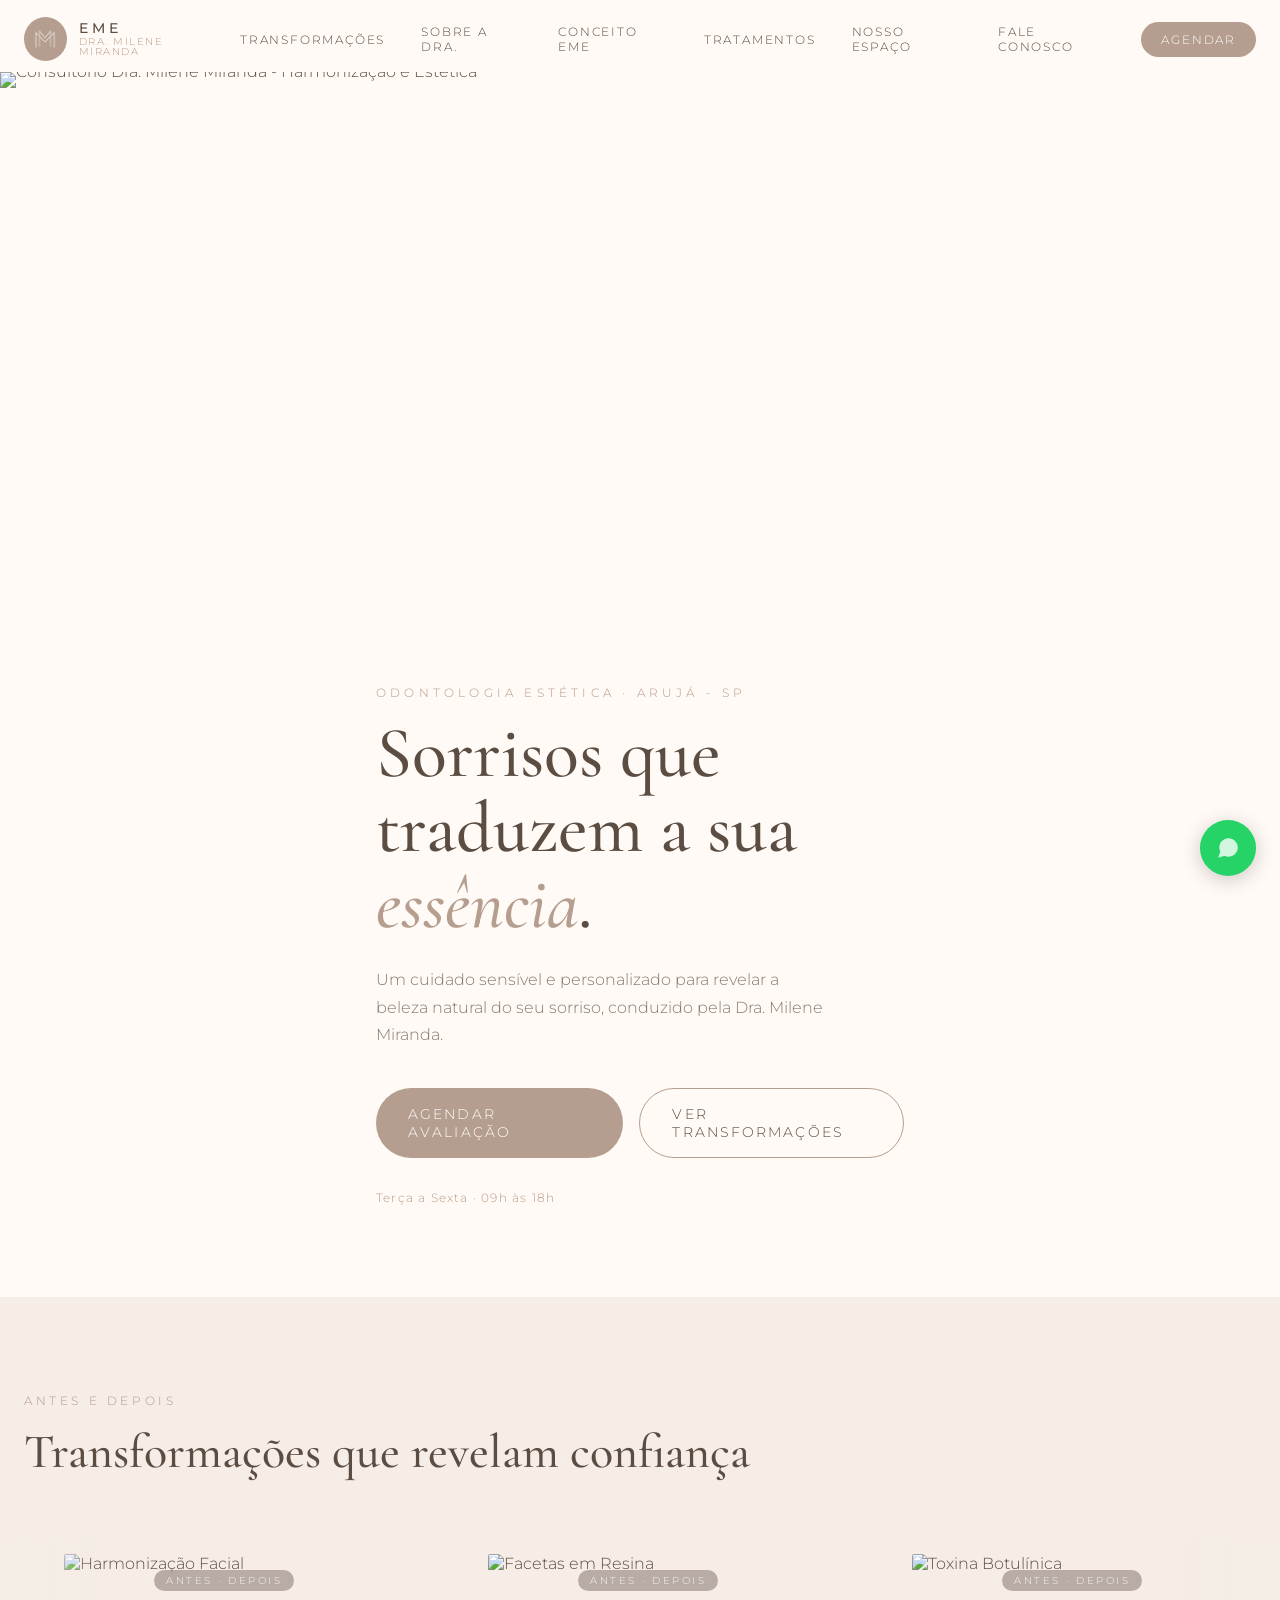
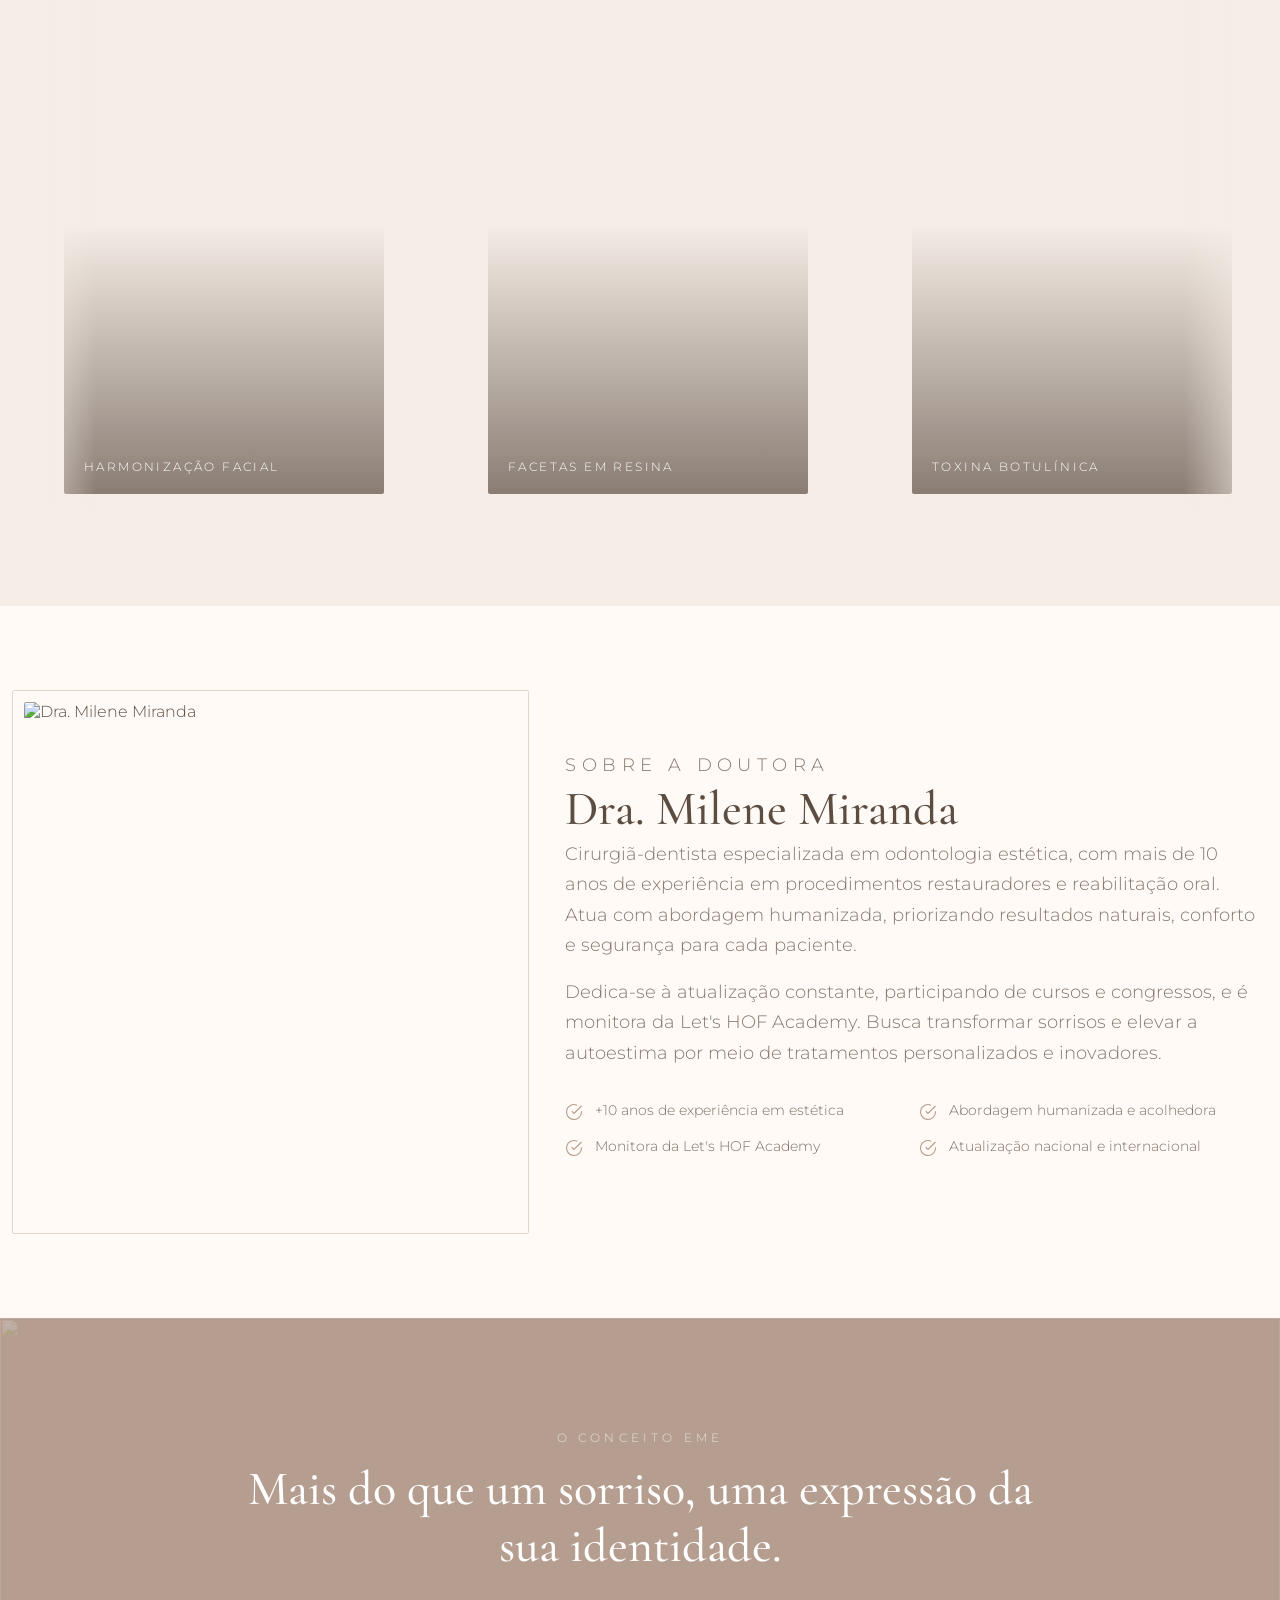
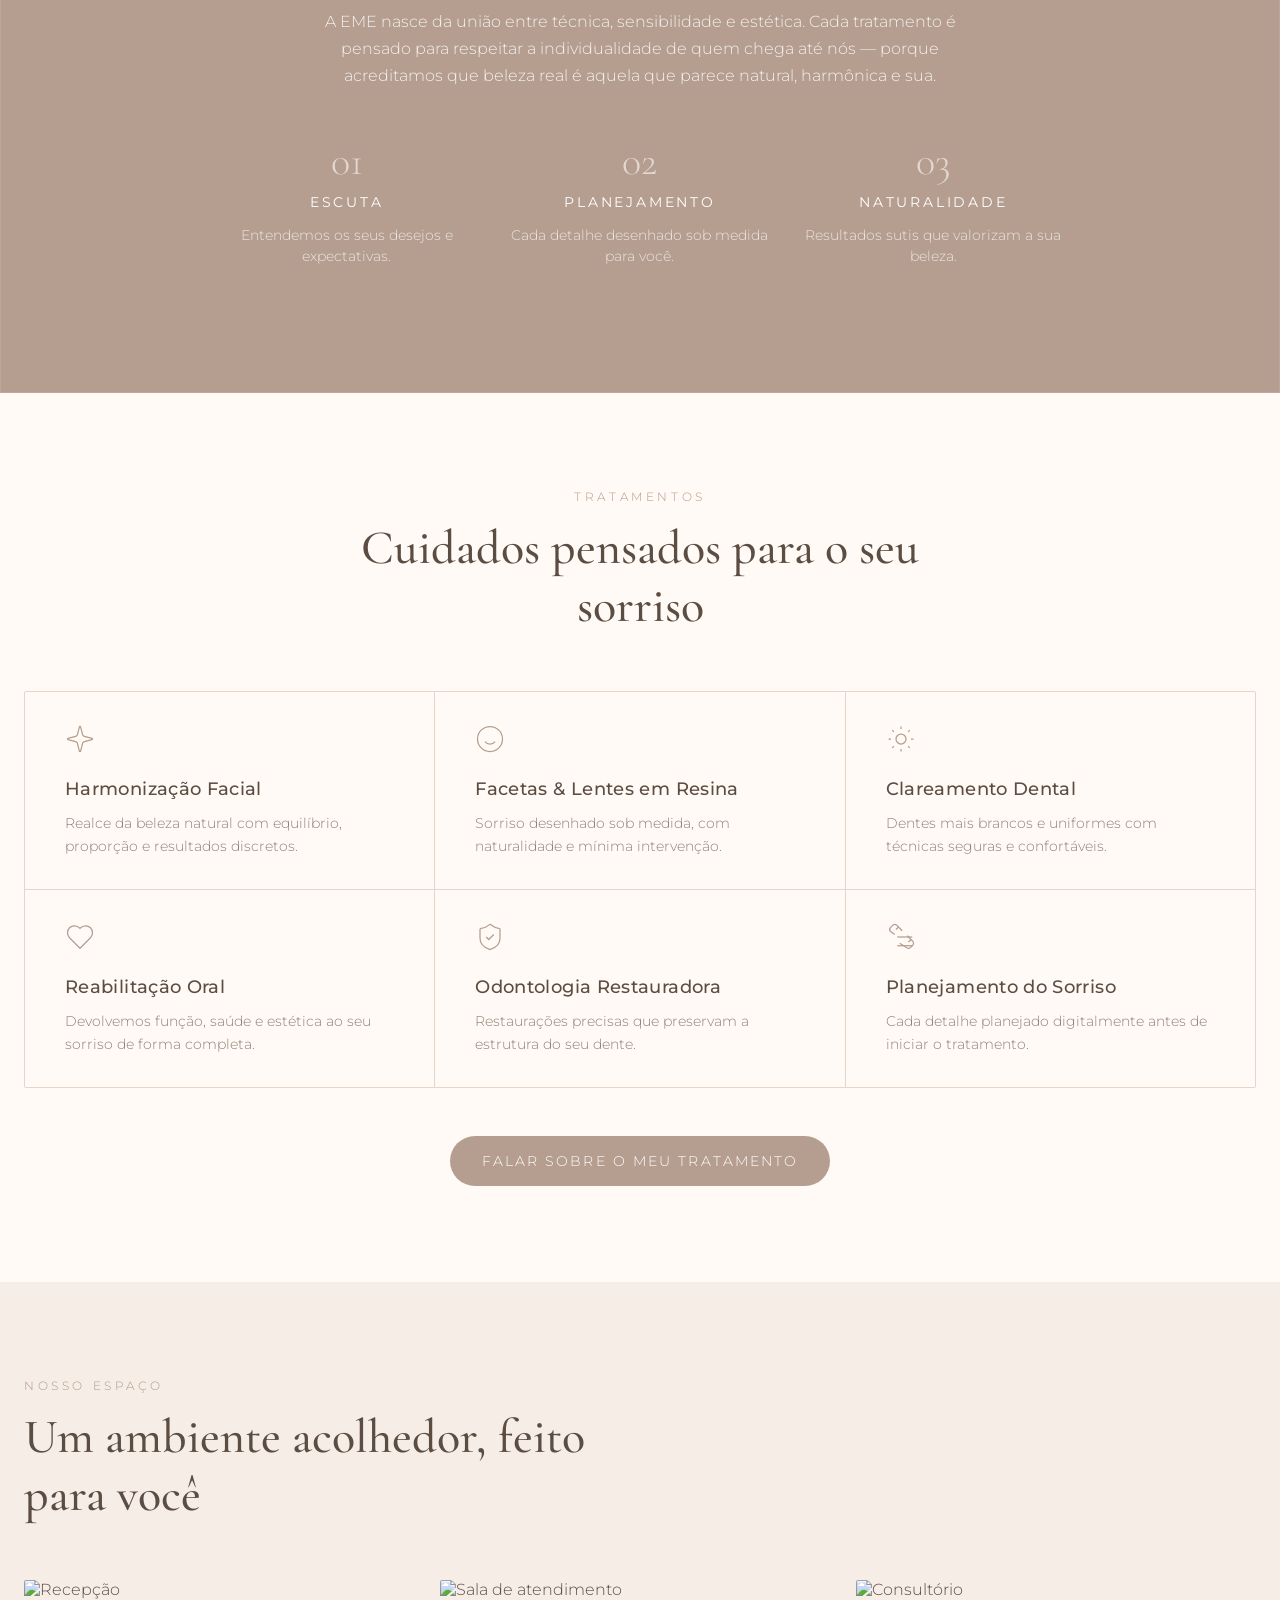
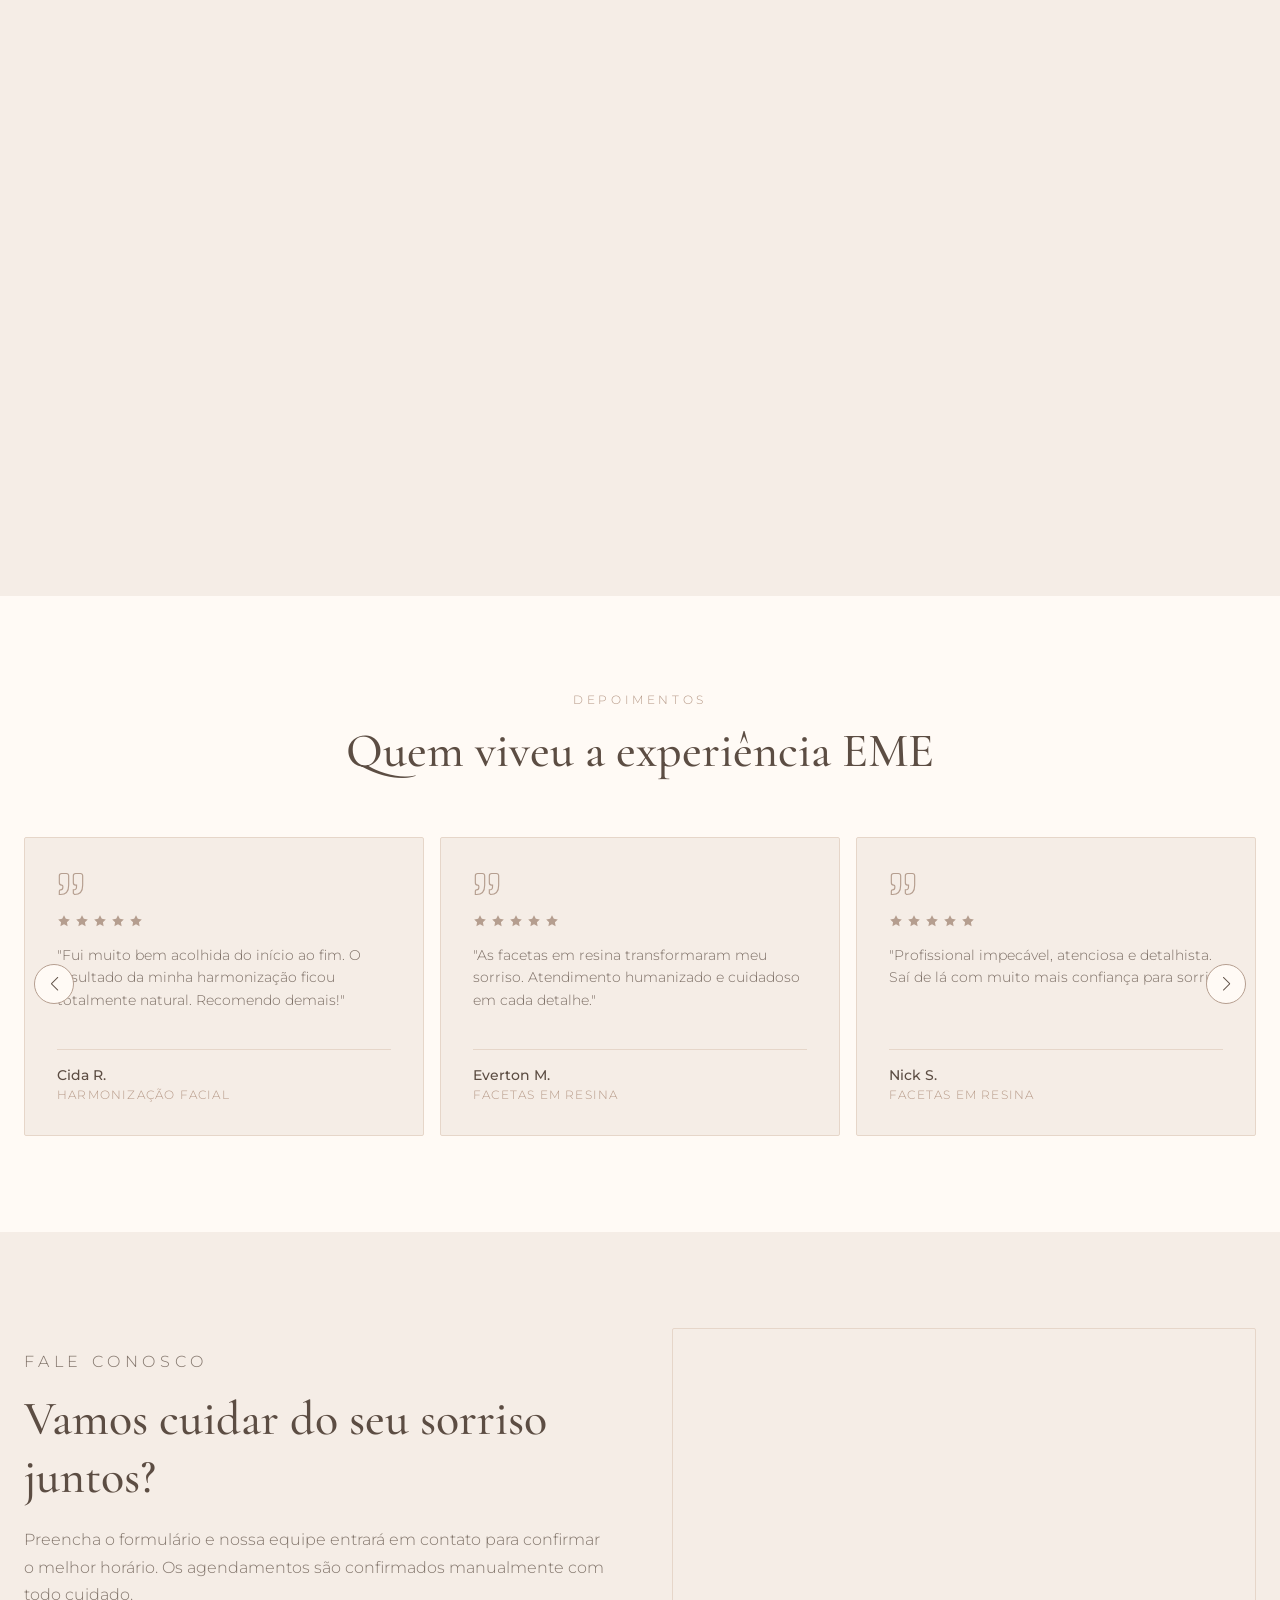
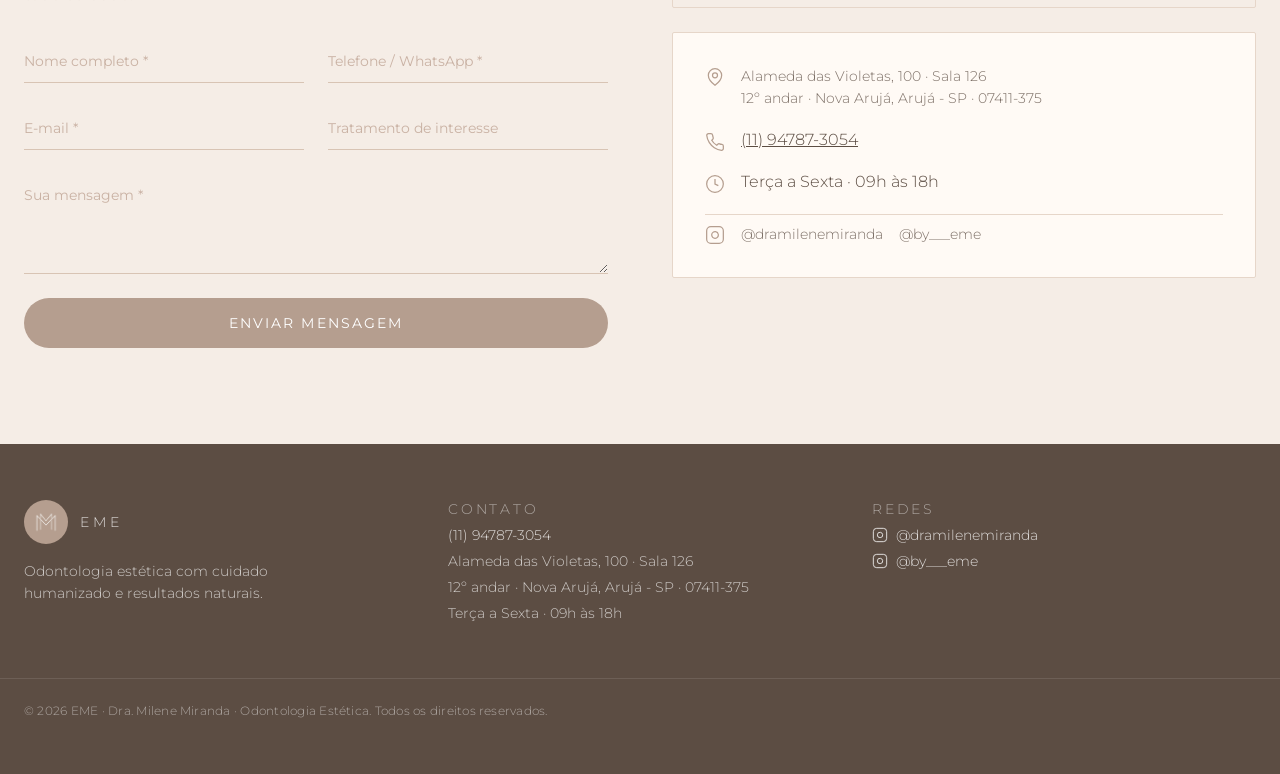
==== index.html @ b9594807 "Publica site da clínica para GitHub Pages" ====
<!DOCTYPE html>
<html lang="pt-br">

<head>
    <meta charset="UTF-8">
    <meta name="viewport" content="width=device-width, initial-scale=1.0">
    <title>EME · Dra. Milene Miranda · Odontologia Estética</title>
    <link rel="preconnect" href="https://fonts.googleapis.com">
    <link rel="preconnect" href="https://fonts.gstatic.com" crossorigin>
    <link href="https://fonts.googleapis.com/css2?family=Montserrat:wght@300;400;700&family=Cormorant+Garamond:wght@400;500&display=swap" rel="stylesheet">

    <link rel="stylesheet" href="css/style.css">
    <link rel="stylesheet" href="css/sections.css">

    <link rel="stylesheet" href="https://unpkg.com/swiper/swiper-bundle.min.css" />
</head>

<body>

    <header class="site-header">
        <div class="header-inner">
            <a href="#topo" class="header-logo">
                <span class="header-logo-icon">
                    <img src="assets/Logo.png" alt="EME">
                </span>
                <span class="header-logo-text">
                    <span class="brand">EME</span>
                    <span class="sub">Dra. Milene Miranda</span>
                </span>
            </a>
            <nav class="header-nav">
                <a href="#transformacoes">Transformações</a>
                <a href="#sobre">Sobre a Dra.</a>
                <a href="#conceito">Conceito EME</a>
                <a href="#tratamentos">Tratamentos</a>
                <a href="#espaco">Nosso Espaço</a>
                <a href="#contato">Fale Conosco</a>
                <a class="btn-agendar" href="https://wa.me/5511947873054?text=Ol%C3%A1!%20Gostaria%20de%20agendar%20uma%20avalia%C3%A7%C3%A3o%20com%20a%20Dra.%20Milene%20Miranda." target="_blank" rel="noreferrer">Agendar</a>
            </nav>
            <button class="menu-toggle" aria-label="Menu" aria-expanded="false">
                <svg width="26" height="26" viewBox="0 0 24 24" fill="none" stroke="currentColor" stroke-width="1.5"><line x1="4" x2="20" y1="6" y2="6"/><line x1="4" x2="20" y1="12" y2="12"/><line x1="4" x2="20" y1="18" y2="18"/></svg>
            </button>
        </div>
        <div class="mobile-menu">
            <div class="mobile-menu-inner">
                <a href="#transformacoes">Transformações</a>
                <a href="#sobre">Sobre a Dra.</a>
                <a href="#conceito">Conceito EME</a>
                <a href="#tratamentos">Tratamentos</a>
                <a href="#espaco">Nosso Espaço</a>
                <a href="#contato">Fale Conosco</a>
                <a class="btn-agendar" href="https://wa.me/5511947873054?text=Ol%C3%A1!%20Gostaria%20de%20agendar%20uma%20avalia%C3%A7%C3%A3o%20com%20a%20Dra.%20Milene%20Miranda." target="_blank" rel="noreferrer">Agendar Avaliação</a>
            </div>
        </div>
    </header>

    <section id="topo" class="hero-banner">
        <img src="assets/banner-consultorio.gif" alt="Consultório Dra. Milene Miranda - Harmonização e Estética">
    </section>

    <section class="hero-intro">
        <div class="hero-intro-inner">
            <p class="section-eyebrow">Odontologia Estética · Arujá - SP</p>
            <h1>Sorrisos que traduzem a sua <em>essência</em>.</h1>
            <p class="hero-desc">Um cuidado sensível e personalizado para revelar a beleza natural do seu sorriso, conduzido pela Dra. Milene Miranda.</p>
            <div class="hero-actions">
                <a class="btn-primary" href="https://wa.me/5511947873054?text=Ol%C3%A1!%20Gostaria%20de%20agendar%20uma%20avalia%C3%A7%C3%A3o%20com%20a%20Dra.%20Milene%20Miranda." target="_blank" rel="noreferrer">Agendar Avaliação</a>
                <a class="btn-outline" href="#transformacoes">Ver Transformações</a>
            </div>
            <p class="hero-hours">Terça a Sexta · 09h às 18h</p>
        </div>
    </section>

    <section id="transformacoes">
        <div class="transformations-header">
            <p class="section-eyebrow">Antes e Depois</p>
            <h2 class="section-title-serif">Transformações que revelam confiança</h2>
        </div>
        <div class="marquee-wrap">
            <div class="marquee-fade-left"></div>
            <div class="marquee-fade-right"></div>
            <div class="eme-marquee-track">
                <figure class="transformation-card">
                    <span class="transformation-badge">Antes · Depois</span>
                    <img src="https://customer-assets.emergentagent.com/job_dental-milene-clinic/artifacts/u2wd8ut3_caso-cida.webp" alt="Harmonização Facial">
                    <div class="transformation-overlay"></div>
                    <figcaption class="transformation-label">Harmonização Facial</figcaption>
                </figure>
                <figure class="transformation-card">
                    <span class="transformation-badge">Antes · Depois</span>
                    <img src="https://customer-assets.emergentagent.com/job_dental-milene-clinic/artifacts/dr6y3fjd_caso-everton.webp" alt="Facetas em Resina">
                    <div class="transformation-overlay"></div>
                    <figcaption class="transformation-label">Facetas em Resina</figcaption>
                </figure>
                <figure class="transformation-card">
                    <span class="transformation-badge">Antes · Depois</span>
                    <img src="https://customer-assets.emergentagent.com/job_dental-milene-clinic/artifacts/749572fl_caso-nick.webp" alt="Toxina Botulínica">
                    <div class="transformation-overlay"></div>
                    <figcaption class="transformation-label">Toxina Botulínica</figcaption>
                </figure>
                <figure class="transformation-card">
                    <span class="transformation-badge">Antes · Depois</span>
                    <img src="https://customer-assets.emergentagent.com/job_dental-milene-clinic/artifacts/u2wd8ut3_caso-cida.webp" alt="Harmonização Facial">
                    <div class="transformation-overlay"></div>
                    <figcaption class="transformation-label">Harmonização Facial</figcaption>
                </figure>
                <figure class="transformation-card">
                    <span class="transformation-badge">Antes · Depois</span>
                    <img src="https://customer-assets.emergentagent.com/job_dental-milene-clinic/artifacts/dr6y3fjd_caso-everton.webp" alt="Facetas em Resina">
                    <div class="transformation-overlay"></div>
                    <figcaption class="transformation-label">Facetas em Resina</figcaption>
                </figure>
                <figure class="transformation-card">
                    <span class="transformation-badge">Antes · Depois</span>
                    <img src="https://customer-assets.emergentagent.com/job_dental-milene-clinic/artifacts/749572fl_caso-nick.webp" alt="Toxina Botulínica">
                    <div class="transformation-overlay"></div>
                    <figcaption class="transformation-label">Toxina Botulínica</figcaption>
                </figure>
            </div>
        </div>
    </section>

    <section id="sobre">
        <div class="about-grid">
            <div class="about-photo-wrap">
                <img src="assets/milene.jpg" alt="Dra. Milene Miranda">
            </div>
            <div class="about-text">
                <p class="section-eyebrow">Sobre a Doutora</p>
                <h2 class="section-title-serif">Dra. Milene Miranda</h2>
                <p>Cirurgiã-dentista especializada em odontologia estética, com mais de 10 anos de experiência em procedimentos restauradores e reabilitação oral. Atua com abordagem humanizada, priorizando resultados naturais, conforto e segurança para cada paciente.</p>
                <p>Dedica-se à atualização constante, participando de cursos e congressos, e é monitora da Let's HOF Academy. Busca transformar sorrisos e elevar a autoestima por meio de tratamentos personalizados e inovadores.</p>
                <ul class="about-highlights">
                    <li><svg viewBox="0 0 24 24" fill="none" stroke="currentColor" stroke-width="1.5"><path d="M22 11.08V12a10 10 0 1 1-5.93-9.14"/><polyline points="22 4 12 14.01 9 11.01"/></svg>+10 anos de experiência em estética</li>
                    <li><svg viewBox="0 0 24 24" fill="none" stroke="currentColor" stroke-width="1.5"><path d="M22 11.08V12a10 10 0 1 1-5.93-9.14"/><polyline points="22 4 12 14.01 9 11.01"/></svg>Abordagem humanizada e acolhedora</li>
                    <li><svg viewBox="0 0 24 24" fill="none" stroke="currentColor" stroke-width="1.5"><path d="M22 11.08V12a10 10 0 1 1-5.93-9.14"/><polyline points="22 4 12 14.01 9 11.01"/></svg>Monitora da Let's HOF Academy</li>
                    <li><svg viewBox="0 0 24 24" fill="none" stroke="currentColor" stroke-width="1.5"><path d="M22 11.08V12a10 10 0 1 1-5.93-9.14"/><polyline points="22 4 12 14.01 9 11.01"/></svg>Atualização nacional e internacional</li>
                </ul>
            </div>
        </div>
    </section>

    <section id="conceito">
        <img class="concept-bg" src="https://images.unsplash.com/photo-1658934475116-990b909c3038?crop=entropy&cs=srgb&fm=jpg&q=85&w=1600" alt="">
        <div class="concept-content">
            <p class="section-eyebrow">O Conceito EME</p>
            <h2 class="section-title-serif">Mais do que um sorriso, uma expressão da sua identidade.</h2>
            <p class="concept-desc">A EME nasce da união entre técnica, sensibilidade e estética. Cada tratamento é pensado para respeitar a individualidade de quem chega até nós — porque acreditamos que beleza real é aquela que parece natural, harmônica e sua.</p>
            <div class="concept-steps">
                <div class="concept-step">
                    <span class="concept-step-num">01</span>
                    <h3 class="concept-step-title">Escuta</h3>
                    <p class="concept-step-desc">Entendemos os seus desejos e expectativas.</p>
                </div>
                <div class="concept-step">
                    <span class="concept-step-num">02</span>
                    <h3 class="concept-step-title">Planejamento</h3>
                    <p class="concept-step-desc">Cada detalhe desenhado sob medida para você.</p>
                </div>
                <div class="concept-step">
                    <span class="concept-step-num">03</span>
                    <h3 class="concept-step-title">Naturalidade</h3>
                    <p class="concept-step-desc">Resultados sutis que valorizam a sua beleza.</p>
                </div>
            </div>
        </div>
    </section>

    <section id="tratamentos">
        <div class="section-inner">
            <div class="section-header center">
                <p class="section-eyebrow">Tratamentos</p>
                <h2 class="section-title-serif">Cuidados pensados para o seu sorriso</h2>
            </div>
            <div class="services-grid">
                <div class="service-card">
                    <svg class="service-icon" viewBox="0 0 24 24" fill="none" stroke="currentColor" stroke-width="1"><path d="M9.937 15.5A2 2 0 0 0 8.5 14.063l-6.135-1.582a.5.5 0 0 1 0-.962L8.5 9.936A2 2 0 0 0 9.937 8.5l1.582-6.135a.5.5 0 0 1 .963 0L14.063 8.5A2 2 0 0 0 15.5 9.937l6.135 1.581a.5.5 0 0 1 0 .964L15.5 14.063a2 2 0 0 0-1.437 1.437l-1.582 6.135a.5.5 0 0 1-.963 0z"/></svg>
                    <h3>Harmonização Facial</h3>
                    <p>Realce da beleza natural com equilíbrio, proporção e resultados discretos.</p>
                </div>
                <div class="service-card">
                    <svg class="service-icon" viewBox="0 0 24 24" fill="none" stroke="currentColor" stroke-width="1"><circle cx="12" cy="12" r="10"/><path d="M8 14s1.5 2 4 2 4-2 4-2"/><line x1="9" y1="9" x2="9.01" y2="9"/><line x1="15" y1="9" x2="15.01" y2="9"/></svg>
                    <h3>Facetas &amp; Lentes em Resina</h3>
                    <p>Sorriso desenhado sob medida, com naturalidade e mínima intervenção.</p>
                </div>
                <div class="service-card">
                    <svg class="service-icon" viewBox="0 0 24 24" fill="none" stroke="currentColor" stroke-width="1"><circle cx="12" cy="12" r="4"/><path d="M12 2v2M12 20v2M4.93 4.93l1.41 1.41M17.66 17.66l1.41 1.41M2 12h2M20 12h2M6.34 17.66l-1.41 1.41M19.07 4.93l-1.41 1.41"/></svg>
                    <h3>Clareamento Dental</h3>
                    <p>Dentes mais brancos e uniformes com técnicas seguras e confortáveis.</p>
                </div>
                <div class="service-card">
                    <svg class="service-icon" viewBox="0 0 24 24" fill="none" stroke="currentColor" stroke-width="1"><path d="M19 14c1.49-1.46 3-3.21 3-5.5A5.5 5.5 0 0 0 16.5 3c-1.76 0-3 .5-4.5 2-1.5-1.5-2.74-2-4.5-2A5.5 5.5 0 0 0 2 8.5c0 2.3 1.5 4.05 3 5.5l7 7Z"/></svg>
                    <h3>Reabilitação Oral</h3>
                    <p>Devolvemos função, saúde e estética ao seu sorriso de forma completa.</p>
                </div>
                <div class="service-card">
                    <svg class="service-icon" viewBox="0 0 24 24" fill="none" stroke="currentColor" stroke-width="1"><path d="M20 13c0 5-3.5 7.5-7.66 8.95a1 1 0 0 1-.67-.01C7.5 20.5 4 18 4 13V6a1 1 0 0 1 1-1c2 0 4.5-1.2 6.24-2.72a1.17 1.17 0 0 1 1.52 0C14.51 3.81 17 5 19 5a1 1 0 0 1 1 1z"/><path d="m9 12 2 2 4-4"/></svg>
                    <h3>Odontologia Restauradora</h3>
                    <p>Restaurações precisas que preservam a estrutura do seu dente.</p>
                </div>
                <div class="service-card">
                    <svg class="service-icon" viewBox="0 0 24 24" fill="none" stroke="currentColor" stroke-width="1"><path d="M13 7 8.7 2.7a2.41 2.41 0 0 0-3.4 0l-1.6 1.6a2.41 2.41 0 0 0 0 3.4L7 10"/><path d="m8 6 2-2"/><path d="m18 16 2-2"/><path d="m17 11 4.3 4.3c.94.94.94 2.46 0 3.4l-1.6 1.6a2.41 2.41 0 0 1-3.4 0L11 17"/><path d="M21 12 9 12"/><path d="M21 19 9 19"/></svg>
                    <h3>Planejamento do Sorriso</h3>
                    <p>Cada detalhe planejado digitalmente antes de iniciar o tratamento.</p>
                </div>
            </div>
            <div class="services-cta">
                <a class="btn-primary" href="https://wa.me/5511947873054?text=Ol%C3%A1!%20Gostaria%20de%20agendar%20uma%20avalia%C3%A7%C3%A3o%20com%20a%20Dra.%20Milene%20Miranda." target="_blank" rel="noreferrer">Falar sobre o meu tratamento</a>
            </div>
        </div>
    </section>

    <section id="espaco">
        <div class="section-inner">
            <div class="section-header">
                <p class="section-eyebrow">Nosso Espaço</p>
                <h2 class="section-title-serif">Um ambiente acolhedor, feito para você</h2>
            </div>
            <div class="space-grid">
                <div class="space-item">
                    <img src="https://images.unsplash.com/photo-1759262151080-e05ba1c6294f?crop=entropy&cs=srgb&fm=jpg&q=85&w=900" alt="Recepção">
                </div>
                <div class="space-item">
                    <img src="https://images.unsplash.com/photo-1782397132123-0166b524d6bc?crop=entropy&cs=srgb&fm=jpg&q=85&w=900" alt="Sala de atendimento">
                </div>
                <div class="space-item">
                    <img src="https://images.unsplash.com/photo-1629909613654-28e377c37b09?crop=entropy&cs=srgb&fm=jpg&q=85&w=900" alt="Consultório">
                </div>
            </div>
        </div>
    </section>

    <section id="depoimentos">
        <div class="section-inner">
            <div class="section-header center">
                <p class="section-eyebrow">Depoimentos</p>
                <h2 class="section-title-serif">Quem viveu a experiência EME</h2>
            </div>
            <div class="swiper depoimentos-swiper">
                <div class="swiper-wrapper">
                    <div class="swiper-slide">
                        <div class="testimonial-card">
                            <svg class="testimonial-quote" viewBox="0 0 24 24" fill="none" stroke="currentColor" stroke-width="1"><path d="M3 21c3 0 7-1 7-8V5c0-1.25-.756-2.017-2-2H4c-1.25 0-2 .75-2 1.972V11c0 1.25.75 2 2 2 1 0 1 0 1 1v1c0 1-1 2-2 2s-1 .008-1 1.031V21z"/><path d="M15 21c3 0 7-1 7-8V5c0-1.25-.757-2.017-2-2h-4c-1.25 0-2 .75-2 1.972V11c0 1.25.75 2 2 2h.75c0 2.25.25 4-2.75 4v3z"/></svg>
                            <div class="testimonial-stars">
                                <svg viewBox="0 0 24 24"><polygon points="12 2 15.09 8.26 22 9.27 17 14.14 18.18 21.02 12 17.77 5.82 21.02 7 14.14 2 9.27 8.91 8.26 12 2"/></svg>
                                <svg viewBox="0 0 24 24"><polygon points="12 2 15.09 8.26 22 9.27 17 14.14 18.18 21.02 12 17.77 5.82 21.02 7 14.14 2 9.27 8.91 8.26 12 2"/></svg>
                                <svg viewBox="0 0 24 24"><polygon points="12 2 15.09 8.26 22 9.27 17 14.14 18.18 21.02 12 17.77 5.82 21.02 7 14.14 2 9.27 8.91 8.26 12 2"/></svg>
                                <svg viewBox="0 0 24 24"><polygon points="12 2 15.09 8.26 22 9.27 17 14.14 18.18 21.02 12 17.77 5.82 21.02 7 14.14 2 9.27 8.91 8.26 12 2"/></svg>
                                <svg viewBox="0 0 24 24"><polygon points="12 2 15.09 8.26 22 9.27 17 14.14 18.18 21.02 12 17.77 5.82 21.02 7 14.14 2 9.27 8.91 8.26 12 2"/></svg>
                            </div>
                            <p class="testimonial-text">"Fui muito bem acolhida do início ao fim. O resultado da minha harmonização ficou totalmente natural. Recomendo demais!"</p>
                            <div class="testimonial-author">
                                <p>Cida R.</p>
                                <span class="testimonial-proc">Harmonização Facial</span>
                            </div>
                        </div>
                    </div>
                    <div class="swiper-slide">
                        <div class="testimonial-card">
                            <svg class="testimonial-quote" viewBox="0 0 24 24" fill="none" stroke="currentColor" stroke-width="1"><path d="M3 21c3 0 7-1 7-8V5c0-1.25-.756-2.017-2-2H4c-1.25 0-2 .75-2 1.972V11c0 1.25.75 2 2 2 1 0 1 0 1 1v1c0 1-1 2-2 2s-1 .008-1 1.031V21z"/><path d="M15 21c3 0 7-1 7-8V5c0-1.25-.757-2.017-2-2h-4c-1.25 0-2 .75-2 1.972V11c0 1.25.75 2 2 2h.75c0 2.25.25 4-2.75 4v3z"/></svg>
                            <div class="testimonial-stars">
                                <svg viewBox="0 0 24 24"><polygon points="12 2 15.09 8.26 22 9.27 17 14.14 18.18 21.02 12 17.77 5.82 21.02 7 14.14 2 9.27 8.91 8.26 12 2"/></svg>
                                <svg viewBox="0 0 24 24"><polygon points="12 2 15.09 8.26 22 9.27 17 14.14 18.18 21.02 12 17.77 5.82 21.02 7 14.14 2 9.27 8.91 8.26 12 2"/></svg>
                                <svg viewBox="0 0 24 24"><polygon points="12 2 15.09 8.26 22 9.27 17 14.14 18.18 21.02 12 17.77 5.82 21.02 7 14.14 2 9.27 8.91 8.26 12 2"/></svg>
                                <svg viewBox="0 0 24 24"><polygon points="12 2 15.09 8.26 22 9.27 17 14.14 18.18 21.02 12 17.77 5.82 21.02 7 14.14 2 9.27 8.91 8.26 12 2"/></svg>
                                <svg viewBox="0 0 24 24"><polygon points="12 2 15.09 8.26 22 9.27 17 14.14 18.18 21.02 12 17.77 5.82 21.02 7 14.14 2 9.27 8.91 8.26 12 2"/></svg>
                            </div>
                            <p class="testimonial-text">"As facetas em resina transformaram meu sorriso. Atendimento humanizado e cuidadoso em cada detalhe."</p>
                            <div class="testimonial-author">
                                <p>Everton M.</p>
                                <span class="testimonial-proc">Facetas em Resina</span>
                            </div>
                        </div>
                    </div>
                    <div class="swiper-slide">
                        <div class="testimonial-card">
                            <svg class="testimonial-quote" viewBox="0 0 24 24" fill="none" stroke="currentColor" stroke-width="1"><path d="M3 21c3 0 7-1 7-8V5c0-1.25-.756-2.017-2-2H4c-1.25 0-2 .75-2 1.972V11c0 1.25.75 2 2 2 1 0 1 0 1 1v1c0 1-1 2-2 2s-1 .008-1 1.031V21z"/><path d="M15 21c3 0 7-1 7-8V5c0-1.25-.757-2.017-2-2h-4c-1.25 0-2 .75-2 1.972V11c0 1.25.75 2 2 2h.75c0 2.25.25 4-2.75 4v3z"/></svg>
                            <div class="testimonial-stars">
                                <svg viewBox="0 0 24 24"><polygon points="12 2 15.09 8.26 22 9.27 17 14.14 18.18 21.02 12 17.77 5.82 21.02 7 14.14 2 9.27 8.91 8.26 12 2"/></svg>
                                <svg viewBox="0 0 24 24"><polygon points="12 2 15.09 8.26 22 9.27 17 14.14 18.18 21.02 12 17.77 5.82 21.02 7 14.14 2 9.27 8.91 8.26 12 2"/></svg>
                                <svg viewBox="0 0 24 24"><polygon points="12 2 15.09 8.26 22 9.27 17 14.14 18.18 21.02 12 17.77 5.82 21.02 7 14.14 2 9.27 8.91 8.26 12 2"/></svg>
                                <svg viewBox="0 0 24 24"><polygon points="12 2 15.09 8.26 22 9.27 17 14.14 18.18 21.02 12 17.77 5.82 21.02 7 14.14 2 9.27 8.91 8.26 12 2"/></svg>
                                <svg viewBox="0 0 24 24"><polygon points="12 2 15.09 8.26 22 9.27 17 14.14 18.18 21.02 12 17.77 5.82 21.02 7 14.14 2 9.27 8.91 8.26 12 2"/></svg>
                            </div>
                            <p class="testimonial-text">"Profissional impecável, atenciosa e detalhista. Saí de lá com muito mais confiança para sorrir."</p>
                            <div class="testimonial-author">
                                <p>Nick S.</p>
                                <span class="testimonial-proc">Facetas em Resina</span>
                            </div>
                        </div>
                    </div>
                    <div class="swiper-slide">
                        <div class="testimonial-card">
                            <svg class="testimonial-quote" viewBox="0 0 24 24" fill="none" stroke="currentColor" stroke-width="1"><path d="M3 21c3 0 7-1 7-8V5c0-1.25-.756-2.017-2-2H4c-1.25 0-2 .75-2 1.972V11c0 1.25.75 2 2 2 1 0 1 0 1 1v1c0 1-1 2-2 2s-1 .008-1 1.031V21z"/><path d="M15 21c3 0 7-1 7-8V5c0-1.25-.757-2.017-2-2h-4c-1.25 0-2 .75-2 1.972V11c0 1.25.75 2 2 2h.75c0 2.25.25 4-2.75 4v3z"/></svg>
                            <div class="testimonial-stars">
                                <svg viewBox="0 0 24 24"><polygon points="12 2 15.09 8.26 22 9.27 17 14.14 18.18 21.02 12 17.77 5.82 21.02 7 14.14 2 9.27 8.91 8.26 12 2"/></svg>
                                <svg viewBox="0 0 24 24"><polygon points="12 2 15.09 8.26 22 9.27 17 14.14 18.18 21.02 12 17.77 5.82 21.02 7 14.14 2 9.27 8.91 8.26 12 2"/></svg>
                                <svg viewBox="0 0 24 24"><polygon points="12 2 15.09 8.26 22 9.27 17 14.14 18.18 21.02 12 17.77 5.82 21.02 7 14.14 2 9.27 8.91 8.26 12 2"/></svg>
                                <svg viewBox="0 0 24 24"><polygon points="12 2 15.09 8.26 22 9.27 17 14.14 18.18 21.02 12 17.77 5.82 21.02 7 14.14 2 9.27 8.91 8.26 12 2"/></svg>
                                <svg viewBox="0 0 24 24"><polygon points="12 2 15.09 8.26 22 9.27 17 14.14 18.18 21.02 12 17.77 5.82 21.02 7 14.14 2 9.27 8.91 8.26 12 2"/></svg>
                            </div>
                            <p class="testimonial-text">"Ambiente lindo, acolhedor e um trabalho de excelência. A Dra. Milene é sensacional!"</p>
                            <div class="testimonial-author">
                                <p>Juliana P.</p>
                                <span class="testimonial-proc">Clareamento Dental</span>
                            </div>
                        </div>
                    </div>
                </div>
                <div class="depoimentos-nav">
                    <div class="swiper-button-prev"></div>
                    <div class="swiper-button-next"></div>
                </div>
            </div>
        </div>
    </section>

    <section id="contato">
        <div class="section-inner">
            <div class="contact-grid">
                <div class="contact-intro">
                    <p class="section-eyebrow">Fale Conosco</p>
                    <h2 class="section-title-serif">Vamos cuidar do seu sorriso juntos?</h2>
                    <p>Preencha o formulário e nossa equipe entrará em contato para confirmar o melhor horário. Os agendamentos são confirmados manualmente com todo cuidado.</p>
                    <form id="contact-form" class="contact-form">
                        <div class="form-row">
                            <input type="text" name="nome" placeholder="Nome completo *" required>
                            <input type="tel" name="telefone" placeholder="Telefone / WhatsApp *" required>
                        </div>
                        <div class="form-row">
                            <input type="email" name="email" placeholder="E-mail *" required>
                            <input type="text" name="interesse" placeholder="Tratamento de interesse">
                        </div>
                        <textarea name="mensagem" placeholder="Sua mensagem *" rows="4" required></textarea>
                        <p id="form-message" class="form-message"></p>
                        <button type="submit" class="btn-primary">Enviar mensagem</button>
                    </form>
                </div>
                <div class="contact-side">
                    <div class="contact-map">
                        <iframe title="Localização EME" src="https://www.google.com/maps?q=Alameda%20das%20Violetas%20100%20Nova%20Aruj%C3%A1%20Aruj%C3%A1%20SP&output=embed" loading="lazy" referrerpolicy="no-referrer-when-downgrade"></iframe>
                    </div>
                    <div class="contact-info">
                        <div class="contact-info-item">
                            <svg viewBox="0 0 24 24" fill="none" stroke="currentColor" stroke-width="1.5"><path d="M20 10c0 6-8 12-8 12s-8-6-8-12a8 8 0 0 1 16 0Z"/><circle cx="12" cy="10" r="3"/></svg>
                            <p>Alameda das Violetas, 100 · Sala 126<br>12º andar · Nova Arujá, Arujá - SP · 07411-375</p>
                        </div>
                        <a class="contact-info-item" href="https://wa.me/5511947873054?text=Ol%C3%A1!%20Gostaria%20de%20agendar%20uma%20avalia%C3%A7%C3%A3o%20com%20a%20Dra.%20Milene%20Miranda." target="_blank" rel="noreferrer">
                            <svg viewBox="0 0 24 24" fill="none" stroke="currentColor" stroke-width="1.5"><path d="M22 16.92v3a2 2 0 0 1-2.18 2 19.79 19.79 0 0 1-8.63-3.07 19.5 19.5 0 0 1-6-6 19.79 19.79 0 0 1-3.07-8.67A2 2 0 0 1 4.11 2h3a2 2 0 0 1 2 1.72 12.84 12.84 0 0 0 .7 2.81 2 2 0 0 1-.45 2.11L8.09 9.91a16 16 0 0 0 6 6l1.27-1.27a2 2 0 0 1 2.11-.45 12.84 12.84 0 0 0 2.81.7A2 2 0 0 1 22 16.92z"/></svg>
                            <span>(11) 94787-3054</span>
                        </a>
                        <div class="contact-info-item">
                            <svg viewBox="0 0 24 24" fill="none" stroke="currentColor" stroke-width="1.5"><circle cx="12" cy="12" r="10"/><polyline points="12 6 12 12 16 14"/></svg>
                            <span>Terça a Sexta · 09h às 18h</span>
                        </div>
                        <div class="contact-info-item contact-instagram">
                            <svg viewBox="0 0 24 24" fill="none" stroke="currentColor" stroke-width="1.5"><rect width="20" height="20" x="2" y="2" rx="5" ry="5"/><path d="M16 11.37A4 4 0 1 1 12.63 8 4 4 0 0 1 16 11.37z"/><line x1="17.5" x2="17.51" y1="6.5" y2="6.5"/></svg>
                            <div class="contact-instagram-links">
                                <a href="https://www.instagram.com/dramilenemiranda/" target="_blank" rel="noreferrer">@dramilenemiranda</a>
                                <a href="https://www.instagram.com/by___eme/" target="_blank" rel="noreferrer">@by___eme</a>
                            </div>
                        </div>
                    </div>
                </div>
            </div>
        </div>
    </section>

    <footer class="site-footer">
        <div class="section-inner">
            <div>
                <div class="footer-brand">
                    <span class="footer-logo-wrap">
                        <img src="assets/Logo.png" alt="EME">
                    </span>
                    <span class="footer-brand-name">EME</span>
                </div>
                <p class="footer-tagline">Odontologia estética com cuidado humanizado e resultados naturais.</p>
            </div>
            <div class="footer-col">
                <p class="footer-col-title">Contato</p>
                <p>(11) 94787-3054</p>
                <p class="muted">Alameda das Violetas, 100 · Sala 126</p>
                <p class="muted">12º andar · Nova Arujá, Arujá - SP · 07411-375</p>
                <p class="muted">Terça a Sexta · 09h às 18h</p>
            </div>
            <div class="footer-col footer-social">
                <p class="footer-col-title">Redes</p>
                <a href="https://www.instagram.com/dramilenemiranda/" target="_blank" rel="noreferrer">
                    <svg viewBox="0 0 24 24" fill="none" stroke="currentColor" stroke-width="1.5"><rect width="20" height="20" x="2" y="2" rx="5" ry="5"/><path d="M16 11.37A4 4 0 1 1 12.63 8 4 4 0 0 1 16 11.37z"/><line x1="17.5" x2="17.51" y1="6.5" y2="6.5"/></svg>
                    @dramilenemiranda
                </a>
                <a href="https://www.instagram.com/by___eme/" target="_blank" rel="noreferrer">
                    <svg viewBox="0 0 24 24" fill="none" stroke="currentColor" stroke-width="1.5"><rect width="20" height="20" x="2" y="2" rx="5" ry="5"/><path d="M16 11.37A4 4 0 1 1 12.63 8 4 4 0 0 1 16 11.37z"/><line x1="17.5" x2="17.51" y1="6.5" y2="6.5"/></svg>
                    @by___eme
                </a>
            </div>
        </div>
        <div class="footer-bottom">
            © 2026 EME · Dra. Milene Miranda · Odontologia Estética. Todos os direitos reservados.
        </div>
    </footer>

    <a class="whatsapp-float" href="https://wa.me/5511947873054?text=Ol%C3%A1!%20Gostaria%20de%20agendar%20uma%20avalia%C3%A7%C3%A3o%20com%20a%20Dra.%20Milene%20Miranda." target="_blank" rel="noreferrer" aria-label="Falar no WhatsApp">
        <span class="whatsapp-ping"></span>
        <svg viewBox="0 0 24 24"><path d="M21 11.5a8.38 8.38 0 0 1-.9 3.8 8.5 8.5 0 0 1-7.6 4.7 8.38 8.38 0 0 1-3.8-.9L3 21l1.9-5.7a8.38 8.38 0 0 1-.9-3.8 8.5 8.5 0 0 1 4.7-7.6 8.38 8.38 0 0 1 3.8-.9h.5a8.48 8.48 0 0 1 8 8v.5z"/></svg>
    </a>

    <script src="https://unpkg.com/swiper/swiper-bundle.min.js"></script>
    <script src="js/sections.js"></script>

</body>

</html>
---- css/style.css ----
/* Base */
*, *::before, *::after { box-sizing: border-box; }

body {
    margin: 0;
    background-color: #fffaf5;
    color: #5C4D43;
    font-family: 'Montserrat', sans-serif;
    font-weight: 300;
    overflow-x: hidden;
    -webkit-font-smoothing: antialiased;
}

::selection {
    background: #b59e8f;
    color: #fff;
}

.font-serif-display {
    font-family: 'Cormorant Garamond', serif;
}

a { color: inherit; }

/* --- Header --- */
.site-header {
    position: fixed;
    top: 0;
    left: 0;
    right: 0;
    z-index: 40;
    padding: 1rem 0;
    transition: all 0.5s;
}

.site-header.scrolled {
    background: rgba(255, 250, 245, 0.85);
    backdrop-filter: blur(16px);
    -webkit-backdrop-filter: blur(16px);
    border-bottom: 1px solid rgba(230, 214, 201, 0.6);
    padding: 0.5rem 0;
}

.header-inner {
    max-width: 1280px;
    margin: 0 auto;
    padding: 0 24px;
    display: flex;
    align-items: center;
    justify-content: space-between;
}

.header-logo {
    display: flex;
    align-items: center;
    gap: 0.75rem;
    text-decoration: none;
}

.header-logo-icon {
    display: flex;
    align-items: center;
    justify-content: center;
    width: 44px;
    height: 44px;
    border-radius: 50%;
    background: #b59e8f;
}

.header-logo-icon img {
    width: 32px;
    height: 32px;
    object-fit: contain;
}

.header-logo-text {
    display: none;
    flex-direction: column;
    line-height: 1;
}

@media (min-width: 640px) {
    .header-logo-text { display: flex; }
}

.header-logo-text .brand {
    color: #5C4D43;
    letter-spacing: 0.3em;
    font-size: 0.875rem;
    font-weight: 500;
}

.header-logo-text .sub {
    color: #B69987;
    letter-spacing: 0.15em;
    font-size: 10px;
    text-transform: uppercase;
    margin-top: 2px;
}

.header-nav {
    display: none;
    align-items: center;
    gap: 0.25rem;
}

@media (min-width: 1024px) {
    .header-nav { display: flex; }
}

.header-nav a {
    padding: 0.5rem 1rem;
    font-size: 0.75rem;
    letter-spacing: 0.15em;
    text-transform: uppercase;
    color: #5C4D43;
    text-decoration: none;
    transition: color 0.3s;
}

.header-nav a:hover { color: #b59e8f; }

.header-nav .btn-agendar {
    margin-left: 0.75rem;
    padding: 0.625rem 1.25rem;
    border-radius: 9999px;
    background: #b59e8f;
    color: #fff !important;
    transition: background-color 0.3s;
}

.header-nav .btn-agendar:hover { background: #5C4D43; }

.menu-toggle {
    display: flex;
    background: none;
    border: none;
    color: #5C4D43;
    cursor: pointer;
    padding: 0.25rem;
}

@media (min-width: 1024px) {
    .menu-toggle { display: none; }
}

.mobile-menu {
    display: none;
    background: rgba(255, 250, 245, 0.98);
    backdrop-filter: blur(16px);
    border-top: 1px solid rgba(230, 214, 201, 0.6);
    margin-top: 0.5rem;
}

.mobile-menu.open { display: block; }

.mobile-menu-inner {
    display: flex;
    flex-direction: column;
    padding: 1rem 24px;
}

.mobile-menu-inner a {
    padding: 0.75rem 0;
    font-size: 0.875rem;
    letter-spacing: 0.1em;
    text-transform: uppercase;
    color: #5C4D43;
    text-decoration: none;
    border-bottom: 1px solid rgba(230, 214, 201, 0.5);
}

.mobile-menu-inner .btn-agendar {
    margin-top: 1rem;
    text-align: center;
    padding: 0.75rem 1.25rem;
    border-radius: 9999px;
    background: #b59e8f;
    color: #fff;
    border: none;
}

/* --- Banner GIF (preservado do projeto) --- */
.hero-banner {
    width: 100%;
    margin-top: 72px;
    line-height: 0;
    overflow: hidden;
}

.hero-banner img {
    width: 100%;
    height: auto;
    display: block;
    object-fit: cover;
    aspect-ratio: 21 / 9;
}

@media (max-width: 1024px) {
    .hero-banner img { aspect-ratio: 16 / 9; }
}

@media (max-width: 480px) {
    .hero-banner img {
        aspect-ratio: 4 / 3;
        min-height: 250px;
    }
}

/* --- Hero intro (texto do site de referência) --- */
.hero-intro {
    padding: 4rem 0 5rem;
}

.hero-intro-inner {
    max-width: 576px;
    margin: 0 auto;
    padding: 0 24px;
    animation: fadeUp 0.9s cubic-bezier(0.22, 1, 0.36, 1) both;
}

@keyframes fadeUp {
    from { opacity: 0; transform: translateY(24px); }
    to { opacity: 1; transform: translateY(0); }
}

.hero-intro .section-eyebrow {
    letter-spacing: 0.35em;
}

.hero-intro h1 {
    font-family: 'Cormorant Garamond', serif;
    font-size: clamp(2.5rem, 6vw, 4.5rem);
    font-weight: 500;
    line-height: 1.05;
    color: #5C4D43;
    margin: 0;
}

.hero-intro h1 em {
    font-style: italic;
    color: #b59e8f;
}

.hero-intro .hero-desc {
    margin-top: 1.5rem;
    font-size: 1rem;
    color: rgba(92, 77, 67, 0.75);
    line-height: 1.7;
    max-width: 28rem;
}

.hero-actions {
    margin-top: 2.5rem;
    display: flex;
    flex-direction: column;
    gap: 1rem;
}

@media (min-width: 640px) {
    .hero-actions { flex-direction: row; }
}

.hero-hours {
    margin-top: 2rem;
    font-size: 0.75rem;
    letter-spacing: 0.1em;
    color: #B69987;
}

/* --- Transformações (marquee) --- */
#transformacoes {
    padding: 6rem 0;
    background: #f5ede6;
    max-width: none;
}

.transformations-header {
    max-width: 1280px;
    margin: 0 auto 3.5rem;
    padding: 0 24px;
}

.marquee-wrap {
    position: relative;
    overflow: hidden;
}

.marquee-fade-left,
.marquee-fade-right {
    pointer-events: none;
    position: absolute;
    top: 0;
    bottom: 0;
    width: 96px;
    z-index: 10;
}

.marquee-fade-left {
    left: 0;
    background: linear-gradient(to right, #f5ede6, transparent);
}

.marquee-fade-right {
    right: 0;
    background: linear-gradient(to left, #f5ede6, transparent);
}

.eme-marquee-track {
    display: flex;
    width: max-content;
    gap: 1.5rem;
    padding: 0 24px;
    animation: eme-marquee 45s linear infinite;
}

.eme-marquee-track:hover {
    animation-play-state: paused;
}

@keyframes eme-marquee {
    from { transform: translateX(0); }
    to { transform: translateX(-50%); }
}

.transformation-card {
    position: relative;
    flex-shrink: 0;
    width: 280px;
    overflow: hidden;
    border-radius: 2px;
}

@media (min-width: 768px) {
    .transformation-card { width: 320px; }
}

.transformation-card img {
    width: 100%;
    height: 540px;
    object-fit: cover;
    object-position: center;
    display: block;
    transition: transform 0.7s;
}

.transformation-card:hover img {
    transform: scale(1.05);
}

.transformation-badge {
    position: absolute;
    top: 1rem;
    left: 50%;
    transform: translateX(-50%);
    z-index: 10;
    font-size: 10px;
    letter-spacing: 0.25em;
    text-transform: uppercase;
    color: rgba(255, 255, 255, 0.9);
    background: rgba(92, 77, 67, 0.4);
    backdrop-filter: blur(4px);
    padding: 0.25rem 0.75rem;
    border-radius: 9999px;
    white-space: nowrap;
}

.transformation-overlay {
    position: absolute;
    inset: 0;
    background: linear-gradient(to top, rgba(92, 77, 67, 0.7), transparent 50%);
}

.transformation-label {
    position: absolute;
    bottom: 1.25rem;
    left: 1.25rem;
    color: #fff;
    font-size: 0.75rem;
    letter-spacing: 0.2em;
    text-transform: uppercase;
}

/* --- Sobre a Doutora --- */
#sobre {
    padding: 6rem 0;
    max-width: none;
}

.about-grid {
    max-width: 1280px;
    margin: 0 auto;
    padding: 0 24px;
    display: grid;
    grid-template-columns: 1fr;
    gap: 3rem;
    align-items: center;
}

@media (min-width: 1024px) {
    .about-grid {
        grid-template-columns: 5fr 7fr;
    }
}

.about-photo-wrap {
    position: relative;
}

.about-photo-wrap::before {
    content: '';
    position: absolute;
    inset: -12px;
    border: 1px solid #e6d6c9;
    border-radius: 2px;
    z-index: 0;
}

.about-photo-wrap img {
    position: relative;
    z-index: 1;
    width: 100%;
    height: 520px;
    object-fit: cover;
    object-position: top;
    border-radius: 2px;
    display: block;
}

.about-highlights {
    margin-top: 2rem;
    padding: 0;
    list-style: none;
    display: grid;
    grid-template-columns: 1fr;
    gap: 1rem;
}

@media (min-width: 640px) {
    .about-highlights { grid-template-columns: 1fr 1fr; }
}

.about-highlights li {
    display: flex;
    align-items: flex-start;
    gap: 0.75rem;
    font-size: 0.875rem;
    color: rgba(92, 77, 67, 0.8);
}

.about-highlights svg {
    width: 18px;
    height: 18px;
    color: #b59e8f;
    flex-shrink: 0;
    margin-top: 2px;
}

.about-text p {
    margin: 0;
    font-size: 1rem;
    color: rgba(92, 77, 67, 0.75);
    line-height: 1.7;
}

.about-text p + p {
    margin-top: 1rem;
}

@media (min-width: 768px) {
    .about-text p { font-size: 1.125rem; }
}
---- css/sections.css ----
/* Fonte serifada do site de referência */
.font-serif-display {
    font-family: 'Cormorant Garamond', serif;
}

/* --- Títulos de seção --- */
.section-header {
    max-width: 640px;
    margin-bottom: 3.5rem;
}

.section-header.center {
    text-align: center;
    margin-left: auto;
    margin-right: auto;
}

.section-eyebrow {
    font-size: 0.75rem;
    letter-spacing: 0.3em;
    text-transform: uppercase;
    color: #B69987;
    margin: 0 0 1rem;
}

.section-title-serif {
    font-family: 'Cormorant Garamond', serif;
    font-size: clamp(1.875rem, 4vw, 3rem);
    font-weight: 500;
    color: #5C4D43;
    line-height: 1.2;
    margin: 0;
}

.section-inner {
    max-width: 1280px;
    margin: 0 auto;
    padding: 0 24px;
    box-sizing: border-box;
}

/* --- O Conceito EME --- */
#conceito {
    max-width: none;
    padding: 0;
    position: relative;
    overflow: hidden;
    background-color: #b59e8f;
    padding: 7rem 0;
}

#conceito .concept-bg {
    position: absolute;
    inset: 0;
    width: 100%;
    height: 100%;
    object-fit: cover;
    opacity: 0.2;
    mix-blend-mode: overlay;
}

#conceito .concept-content {
    position: relative;
    z-index: 1;
    max-width: 896px;
    margin: 0 auto;
    padding: 0 24px;
    text-align: center;
}

#conceito .section-eyebrow {
    color: rgba(255, 255, 255, 0.7);
    letter-spacing: 0.35em;
}

#conceito .section-title-serif {
    color: #fff;
}

#conceito .concept-desc {
    margin-top: 2rem;
    font-size: 1rem;
    color: rgba(255, 255, 255, 0.85);
    font-weight: 300;
    line-height: 1.7;
    max-width: 640px;
    margin-left: auto;
    margin-right: auto;
}

.concept-steps {
    margin-top: 3rem;
    display: grid;
    grid-template-columns: 1fr;
    gap: 2rem;
    color: #fff;
}

@media (min-width: 640px) {
    .concept-steps {
        grid-template-columns: repeat(3, 1fr);
    }
}

.concept-step-num {
    font-family: 'Cormorant Garamond', serif;
    font-size: 2.5rem;
    color: rgba(255, 255, 255, 0.6);
    display: block;
}

.concept-step-title {
    margin-top: 0.5rem;
    font-size: 0.875rem;
    letter-spacing: 0.2em;
    text-transform: uppercase;
    font-weight: 400;
}

.concept-step-desc {
    margin-top: 0.5rem;
    font-size: 0.875rem;
    color: rgba(255, 255, 255, 0.75);
    font-weight: 300;
    line-height: 1.5;
}

/* --- Tratamentos --- */
#tratamentos {
    max-width: none;
    padding: 6rem 0;
}

#conceito h2,
#tratamentos h2,
#espaco h2,
#depoimentos h2,
#contato h2 {
    font-family: 'Cormorant Garamond', serif;
    font-weight: 500;
    font-size: clamp(1.875rem, 4vw, 3rem);
    padding-left: 0;
    margin-top: 0;
    margin-bottom: 0;
    color: inherit;
}

.services-grid {
    display: grid;
    grid-template-columns: 1fr;
    gap: 1px;
    background: #e6d6c9;
    border: 1px solid #e6d6c9;
    border-radius: 2px;
    overflow: hidden;
}

@media (min-width: 640px) {
    .services-grid {
        grid-template-columns: repeat(2, 1fr);
    }
}

@media (min-width: 1024px) {
    .services-grid {
        grid-template-columns: repeat(3, 1fr);
    }
}

.service-card {
    background: #fffaf5;
    padding: 2rem 2.5rem;
    transition: background-color 0.3s;
}

.service-card:hover {
    background: #f5ede6;
}

.service-icon {
    width: 30px;
    height: 30px;
    color: #b59e8f;
    transition: transform 0.3s;
}

.service-card:hover .service-icon {
    transform: scale(1.1);
}

.service-card h3 {
    margin: 1.25rem 0 0;
    font-size: 1.125rem;
    font-weight: 500;
    color: #5C4D43;
    letter-spacing: 0.02em;
}

.service-card p {
    margin: 0.75rem 0 0;
    font-size: 0.875rem;
    color: rgba(92, 77, 67, 0.7);
    font-weight: 300;
    line-height: 1.6;
}

.btn-primary {
    display: inline-flex;
    align-items: center;
    justify-content: center;
    gap: 0.5rem;
    padding: 1rem 2rem;
    border-radius: 9999px;
    background: #b59e8f;
    color: #fff;
    font-size: 0.875rem;
    letter-spacing: 0.15em;
    text-transform: uppercase;
    text-decoration: none;
    border: none;
    cursor: pointer;
    transition: background-color 0.3s;
    font-family: 'Montserrat', sans-serif;
}

.btn-primary:hover {
    background: #5C4D43;
}

.btn-outline {
    display: inline-flex;
    align-items: center;
    justify-content: center;
    padding: 1rem 2rem;
    border-radius: 9999px;
    border: 1px solid #b59e8f;
    color: #5C4D43;
    font-size: 0.875rem;
    letter-spacing: 0.15em;
    text-transform: uppercase;
    text-decoration: none;
    transition: background-color 0.3s;
    font-family: 'Montserrat', sans-serif;
}

.btn-outline:hover {
    background: rgba(181, 158, 143, 0.1);
}

.btn-primary:disabled {
    opacity: 0.6;
    cursor: not-allowed;
}

.services-cta {
    margin-top: 3rem;
    text-align: center;
}

/* --- Nosso Espaço --- */
#espaco {
    max-width: none;
    padding: 6rem 0;
    background: #f5ede6;
}

.space-grid {
    display: grid;
    grid-template-columns: 1fr;
    gap: 1rem;
}

@media (min-width: 768px) {
    .space-grid {
        grid-template-columns: repeat(3, 1fr);
        grid-template-rows: repeat(2, auto);
    }

    .space-item:first-child {
        grid-row: span 2;
    }

    .space-item:first-child img {
        height: 520px;
    }
}

.space-item {
    overflow: hidden;
    border-radius: 2px;
}

.space-item img {
    width: 100%;
    height: 250px;
    object-fit: cover;
    display: block;
    transition: transform 0.7s;
}

.space-item:hover img {
    transform: scale(1.05);
}

/* --- Depoimentos --- */
#depoimentos {
    max-width: none;
    padding: 6rem 0;
}

.depoimentos-swiper {
    width: 100%;
    padding: 0 0 40px;
    position: relative;
}

.depoimentos-swiper .swiper-slide {
    opacity: 1 !important;
    transform: none !important;
    height: auto;
}

.testimonial-card {
    height: 100%;
    background: #f5ede6;
    border: 1px solid #e6d6c9;
    border-radius: 2px;
    padding: 2rem;
    display: flex;
    flex-direction: column;
    box-sizing: border-box;
}

.testimonial-quote {
    width: 28px;
    height: 28px;
    color: #b59e8f;
}

.testimonial-stars {
    display: flex;
    gap: 4px;
    margin-top: 1rem;
}

.testimonial-stars svg {
    width: 14px;
    height: 14px;
    fill: #b59e8f;
    color: #b59e8f;
}

.testimonial-text {
    margin-top: 1rem;
    font-size: 0.875rem;
    color: rgba(92, 77, 67, 0.8);
    font-weight: 300;
    line-height: 1.6;
    flex: 1;
}

.testimonial-author {
    margin-top: 1.5rem;
    padding-top: 1rem;
    border-top: 1px solid #e6d6c9;
}

.testimonial-author p {
    margin: 0;
    font-size: 0.875rem;
    font-weight: 500;
    color: #5C4D43;
}

.testimonial-proc {
    margin-top: 0.25rem;
    font-size: 0.75rem;
    letter-spacing: 0.1em;
    text-transform: uppercase;
    color: #B69987;
}

.depoimentos-nav .swiper-button-next,
.depoimentos-nav .swiper-button-prev {
    display: flex !important;
    color: #5C4D43 !important;
    border: 1px solid #b59e8f;
    width: 40px;
    height: 40px;
    border-radius: 50%;
    background: #fffaf5;
}

.depoimentos-nav .swiper-button-next::after,
.depoimentos-nav .swiper-button-prev::after {
    font-size: 14px;
}

@media (max-width: 767px) {
    .depoimentos-nav {
        display: none;
    }
}

/* --- Fale Conosco --- */
#contato {
    max-width: none;
    padding: 6rem 0;
    background: #f5ede6;
}

.contact-grid {
    display: grid;
    grid-template-columns: 1fr;
    gap: 4rem;
}

.contact-side {
    display: flex;
    flex-direction: column;
    gap: 1.5rem;
}

@media (min-width: 1024px) {
    .contact-grid {
        grid-template-columns: 1fr 1fr;
    }
}

.contact-intro p {
    margin-top: 1.25rem;
    font-size: 1rem;
    color: rgba(92, 77, 67, 0.75);
    font-weight: 300;
    line-height: 1.7;
}

.contact-form {
    margin-top: 2rem;
    display: flex;
    flex-direction: column;
    gap: 1.5rem;
}

.form-row {
    display: grid;
    grid-template-columns: 1fr;
    gap: 1.5rem;
}

@media (min-width: 640px) {
    .form-row {
        grid-template-columns: 1fr 1fr;
    }
}

.contact-form input,
.contact-form textarea {
    width: 100%;
    background: transparent;
    border: none;
    border-bottom: 1px solid #d8c4b4;
    border-radius: 0;
    padding: 0.75rem 0;
    font-family: 'Montserrat', sans-serif;
    font-size: 0.875rem;
    color: #5C4D43;
    outline: none;
    box-sizing: border-box;
    transition: border-color 0.3s;
}

.contact-form input::placeholder,
.contact-form textarea::placeholder {
    color: rgba(182, 153, 135, 0.7);
}

.contact-form input:focus,
.contact-form textarea:focus {
    border-bottom-color: #b59e8f;
}

.contact-form textarea {
    resize: vertical;
    min-height: 100px;
}

.contact-map {
    border-radius: 2px;
    overflow: hidden;
    border: 1px solid #e6d6c9;
    height: 280px;
}

.contact-map iframe {
    width: 100%;
    height: 100%;
    border: 0;
}

.contact-info {
    background: #fffaf5;
    border: 1px solid #e6d6c9;
    border-radius: 2px;
    padding: 2rem;
    display: flex;
    flex-direction: column;
    gap: 1.25rem;
}

.contact-info-item {
    display: flex;
    align-items: flex-start;
    gap: 1rem;
}

.contact-info-item svg {
    width: 20px;
    height: 20px;
    color: #b59e8f;
    flex-shrink: 0;
    margin-top: 2px;
}

.contact-info-item p,
.contact-info-item a {
    margin: 0;
    font-size: 0.875rem;
    color: rgba(92, 77, 67, 0.8);
    font-weight: 300;
    line-height: 1.6;
    text-decoration: none;
}

.contact-info-item a:hover {
    color: #b59e8f;
}

.contact-instagram {
    padding-top: 0.5rem;
    border-top: 1px solid #e6d6c9;
}

.contact-instagram-links {
    display: flex;
    gap: 1rem;
    flex-wrap: wrap;
}

.form-message {
    font-size: 0.875rem;
    margin-top: -0.5rem;
    display: none;
}

.form-message.error {
    color: #c0392b;
    display: block;
}

/* --- Footer --- */
.site-footer {
    background: #5C4D43;
    color: rgba(255, 255, 255, 0.8);
    padding: 3.5rem 0;
    max-width: none;
}

.site-footer .section-inner {
    display: grid;
    grid-template-columns: 1fr;
    gap: 2.5rem;
}

@media (min-width: 768px) {
    .site-footer .section-inner {
        grid-template-columns: repeat(3, 1fr);
    }
}

.footer-brand {
    display: flex;
    align-items: center;
    gap: 0.75rem;
}

.footer-logo-wrap {
    display: flex;
    align-items: center;
    justify-content: center;
    width: 44px;
    height: 44px;
    border-radius: 50%;
    background: #b59e8f;
}

.footer-logo-wrap img {
    width: 32px;
    height: 32px;
    object-fit: contain;
}

.footer-brand-name {
    letter-spacing: 0.3em;
    font-size: 0.875rem;
}

.footer-tagline {
    margin-top: 1rem;
    font-size: 0.875rem;
    font-weight: 300;
    line-height: 1.6;
    color: rgba(255, 255, 255, 0.7);
    max-width: 280px;
}

.footer-col-title {
    letter-spacing: 0.2em;
    text-transform: uppercase;
    font-size: 0.75rem;
    color: rgba(255, 255, 255, 0.5);
    margin: 0 0 0.75rem;
}

.footer-col p {
    margin: 0 0 0.5rem;
    font-size: 0.875rem;
    font-weight: 300;
}

.footer-col p.muted {
    color: rgba(255, 255, 255, 0.7);
}

.footer-social a {
    display: flex;
    align-items: center;
    gap: 0.5rem;
    color: rgba(255, 255, 255, 0.8);
    text-decoration: none;
    font-size: 0.875rem;
    font-weight: 300;
    margin-bottom: 0.5rem;
    transition: color 0.3s;
}

.footer-social a:hover {
    color: #fff;
}

.footer-social svg {
    width: 16px;
    height: 16px;
}

.footer-bottom {
    max-width: 1280px;
    margin: 3rem auto 0;
    padding: 1.5rem 24px 0;
    border-top: 1px solid rgba(255, 255, 255, 0.1);
    font-size: 0.75rem;
    color: rgba(255, 255, 255, 0.5);
    letter-spacing: 0.02em;
}

/* --- WhatsApp flutuante --- */
.whatsapp-float {
    position: fixed;
    bottom: 1.5rem;
    right: 1.5rem;
    z-index: 50;
    display: flex;
    align-items: center;
    justify-content: center;
    width: 56px;
    height: 56px;
    border-radius: 50%;
    background: #25D366;
    color: #fff;
    text-decoration: none;
    box-shadow: 0 4px 20px rgba(0, 0, 0, 0.2);
    transition: transform 0.3s;
}

.whatsapp-float:hover {
    transform: scale(1.1);
}

.whatsapp-float svg {
    width: 26px;
    height: 26px;
    fill: #fff;
}

.whatsapp-ping {
    position: absolute;
    inset: 0;
    border-radius: 50%;
    background: #25D366;
    animation: whatsapp-ping 2s cubic-bezier(0, 0, 0.2, 1) infinite;
    opacity: 0.2;
}

@keyframes whatsapp-ping {
    75%, 100% {
        transform: scale(1.5);
        opacity: 0;
    }
}
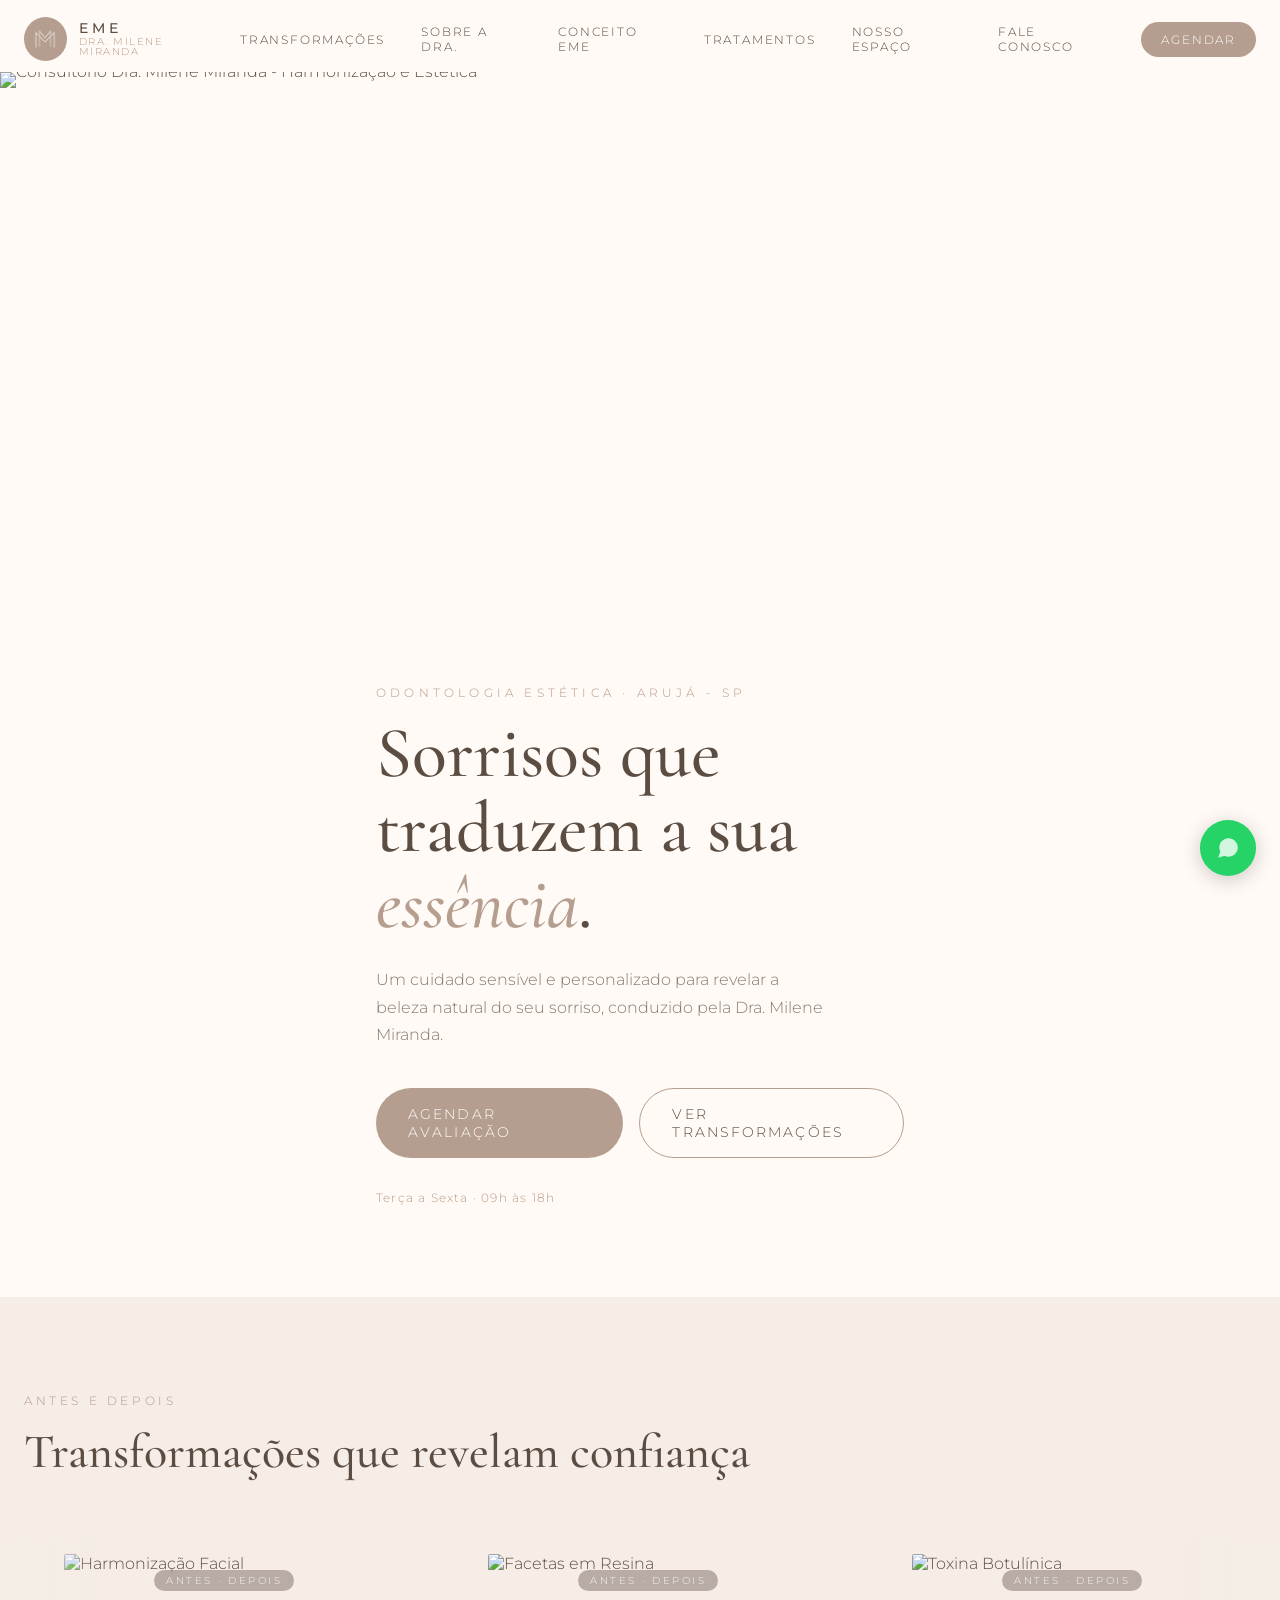
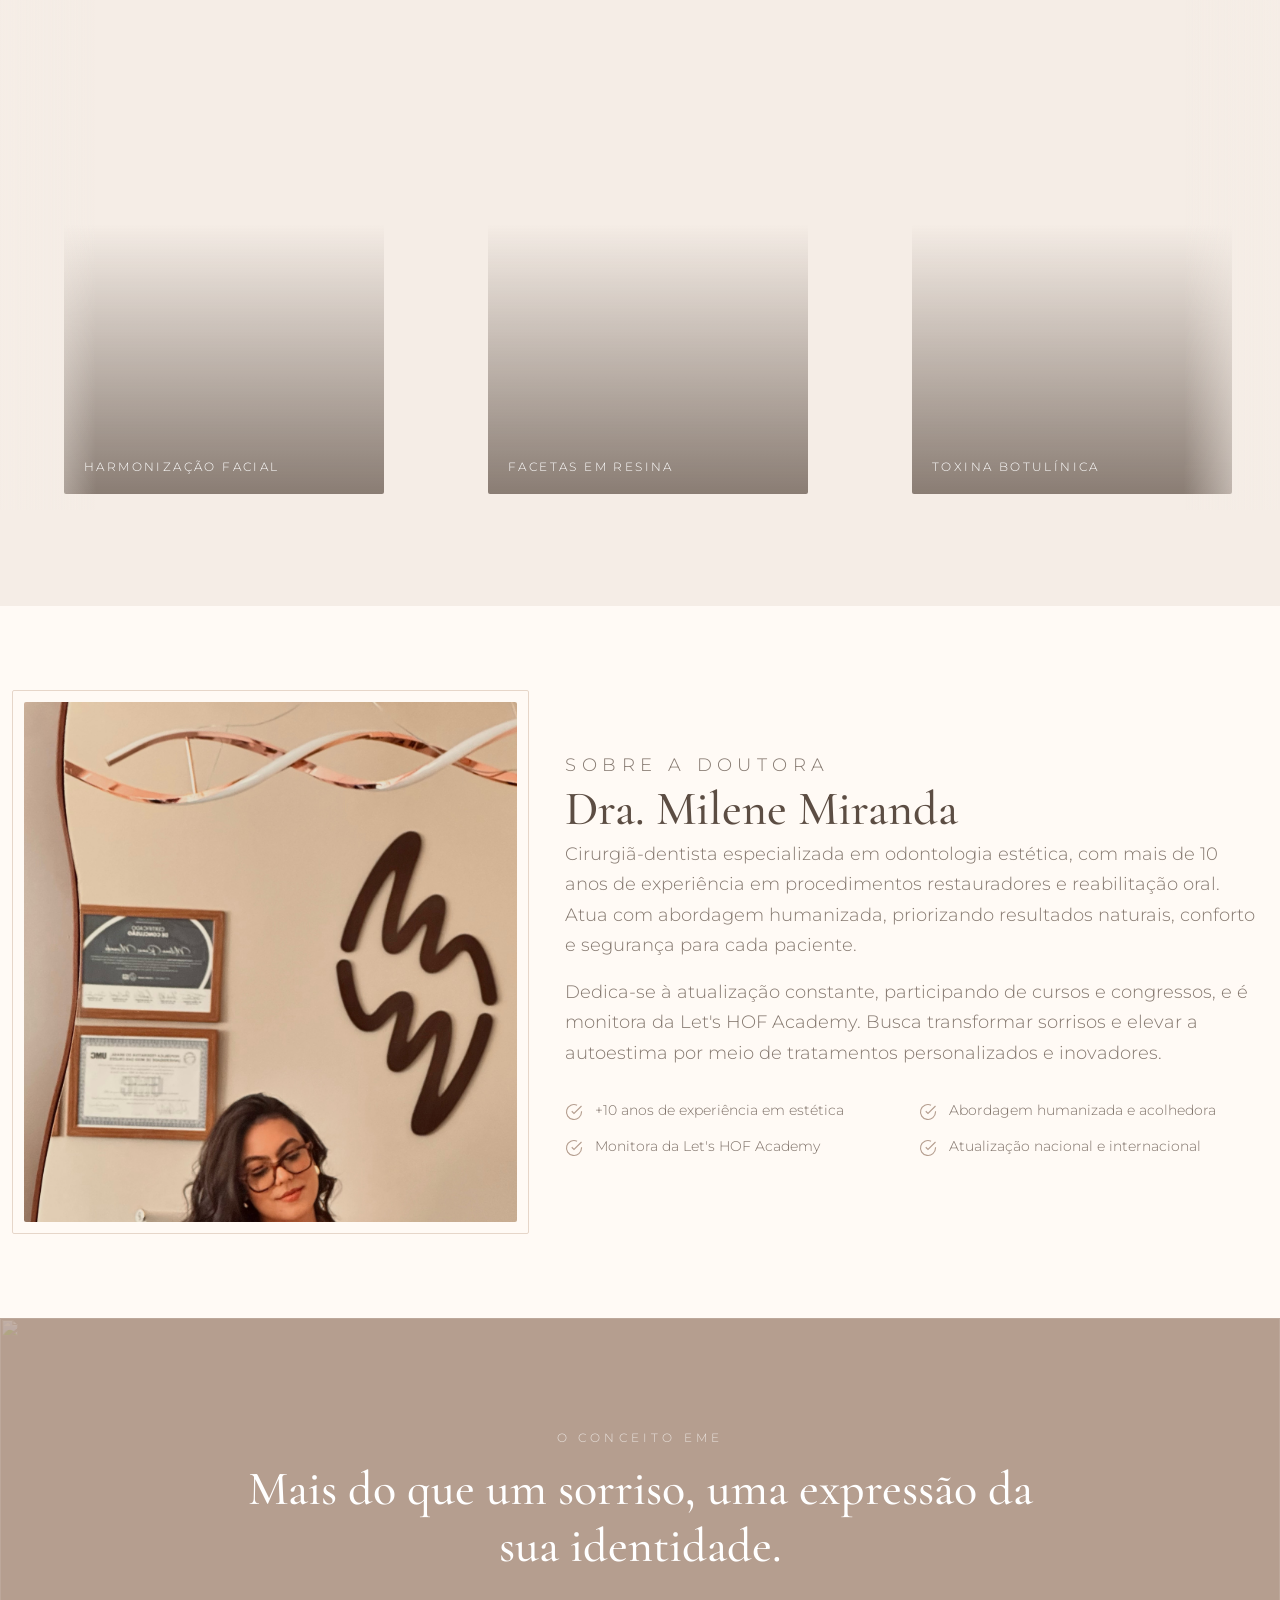
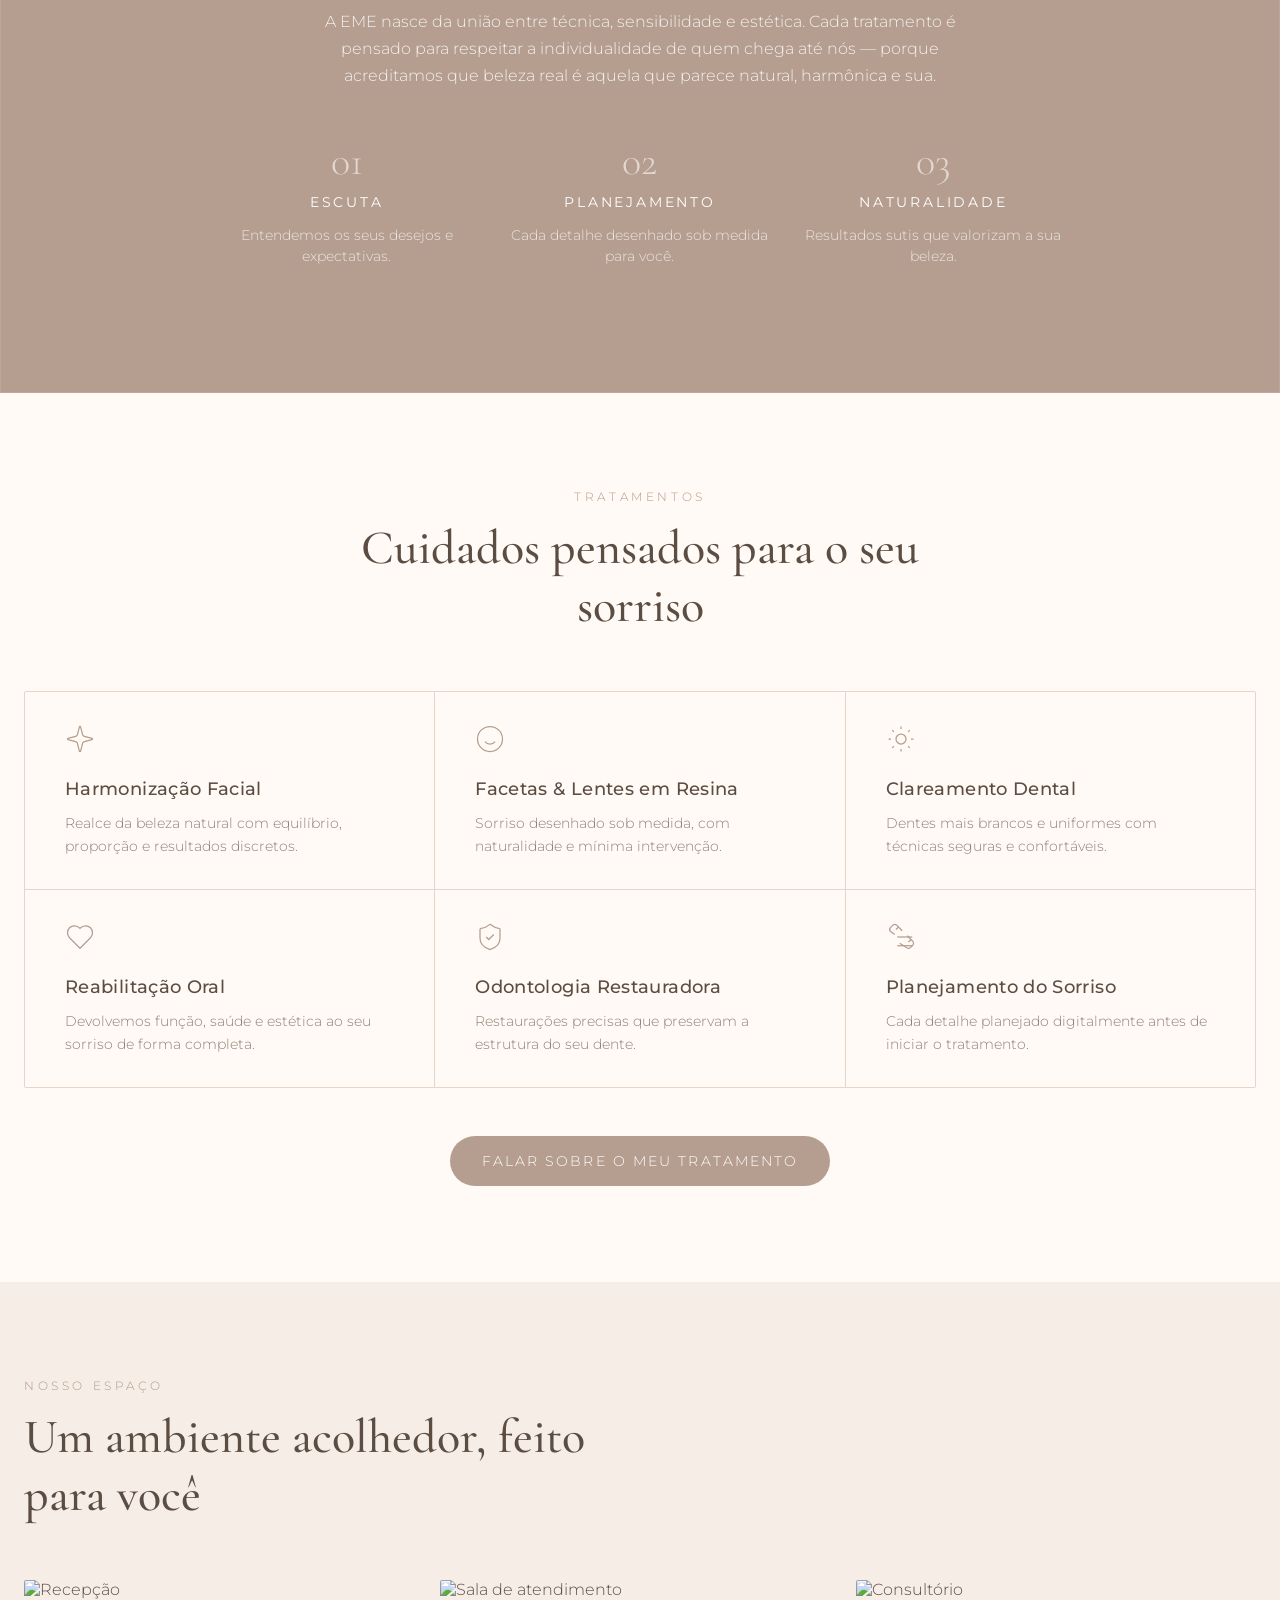
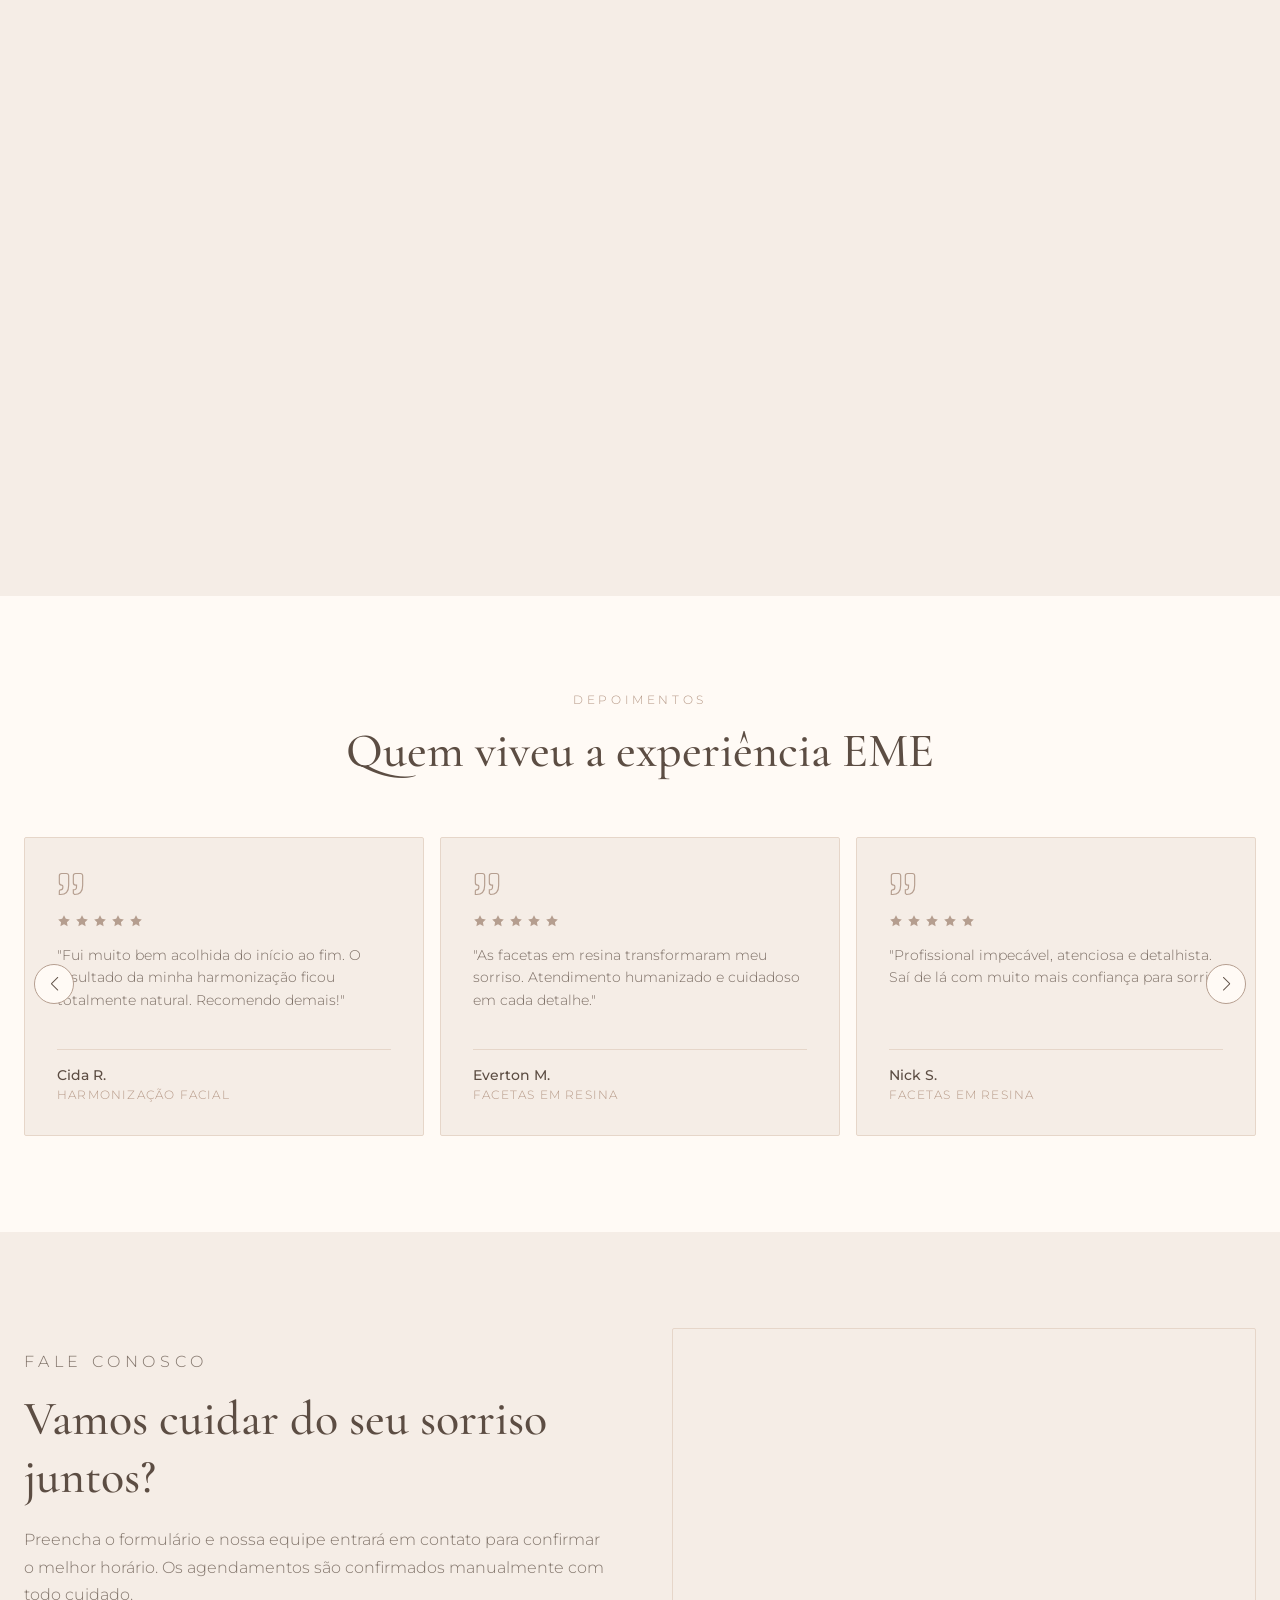
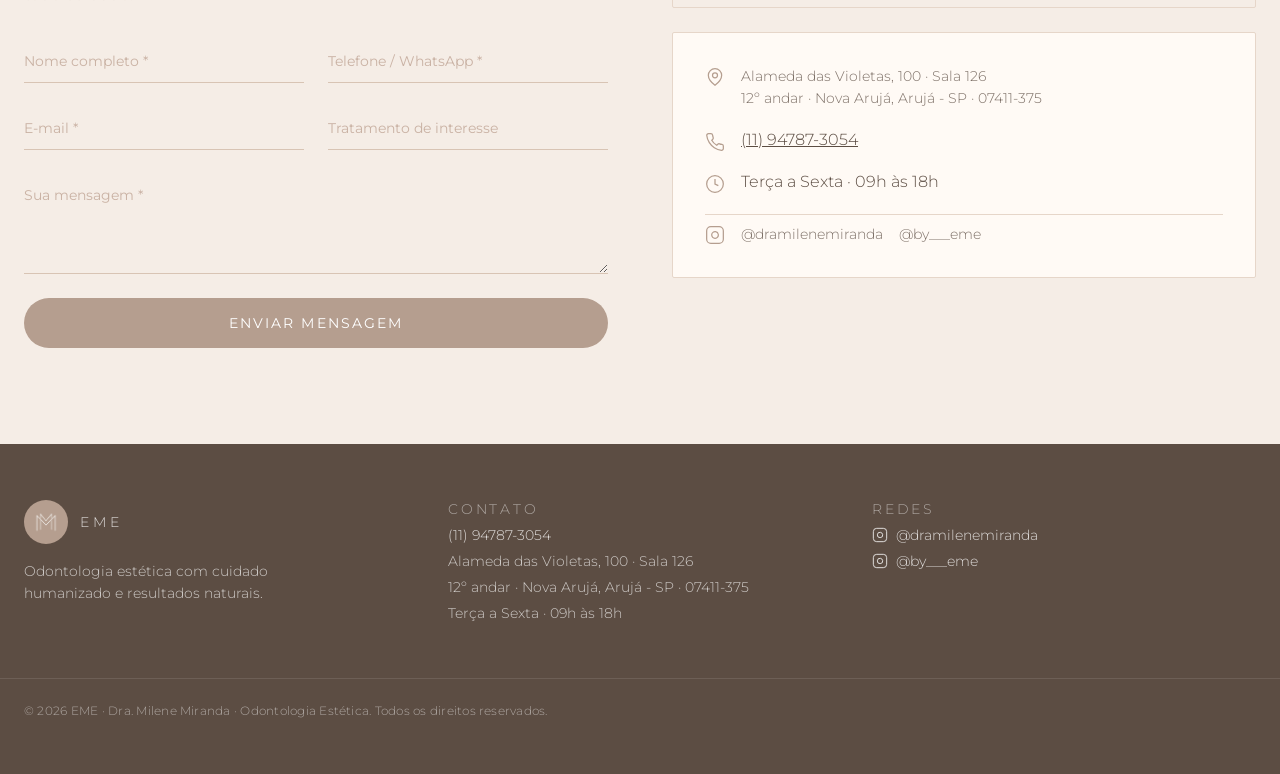
==== commit fba6a5f8: "Corrige caminho da foto da Dra. Milene" ====
--- a/index.html
+++ b/index.html
@@ -123,7 +123,7 @@
     <section id="sobre">
         <div class="about-grid">
             <div class="about-photo-wrap">
-                <img src="assets/milene.jpg" alt="Dra. Milene Miranda">
+                <img src="assets/milene.JPG" alt="Dra. Milene Miranda">
             </div>
             <div class="about-text">
                 <p class="section-eyebrow">Sobre a Doutora</p>
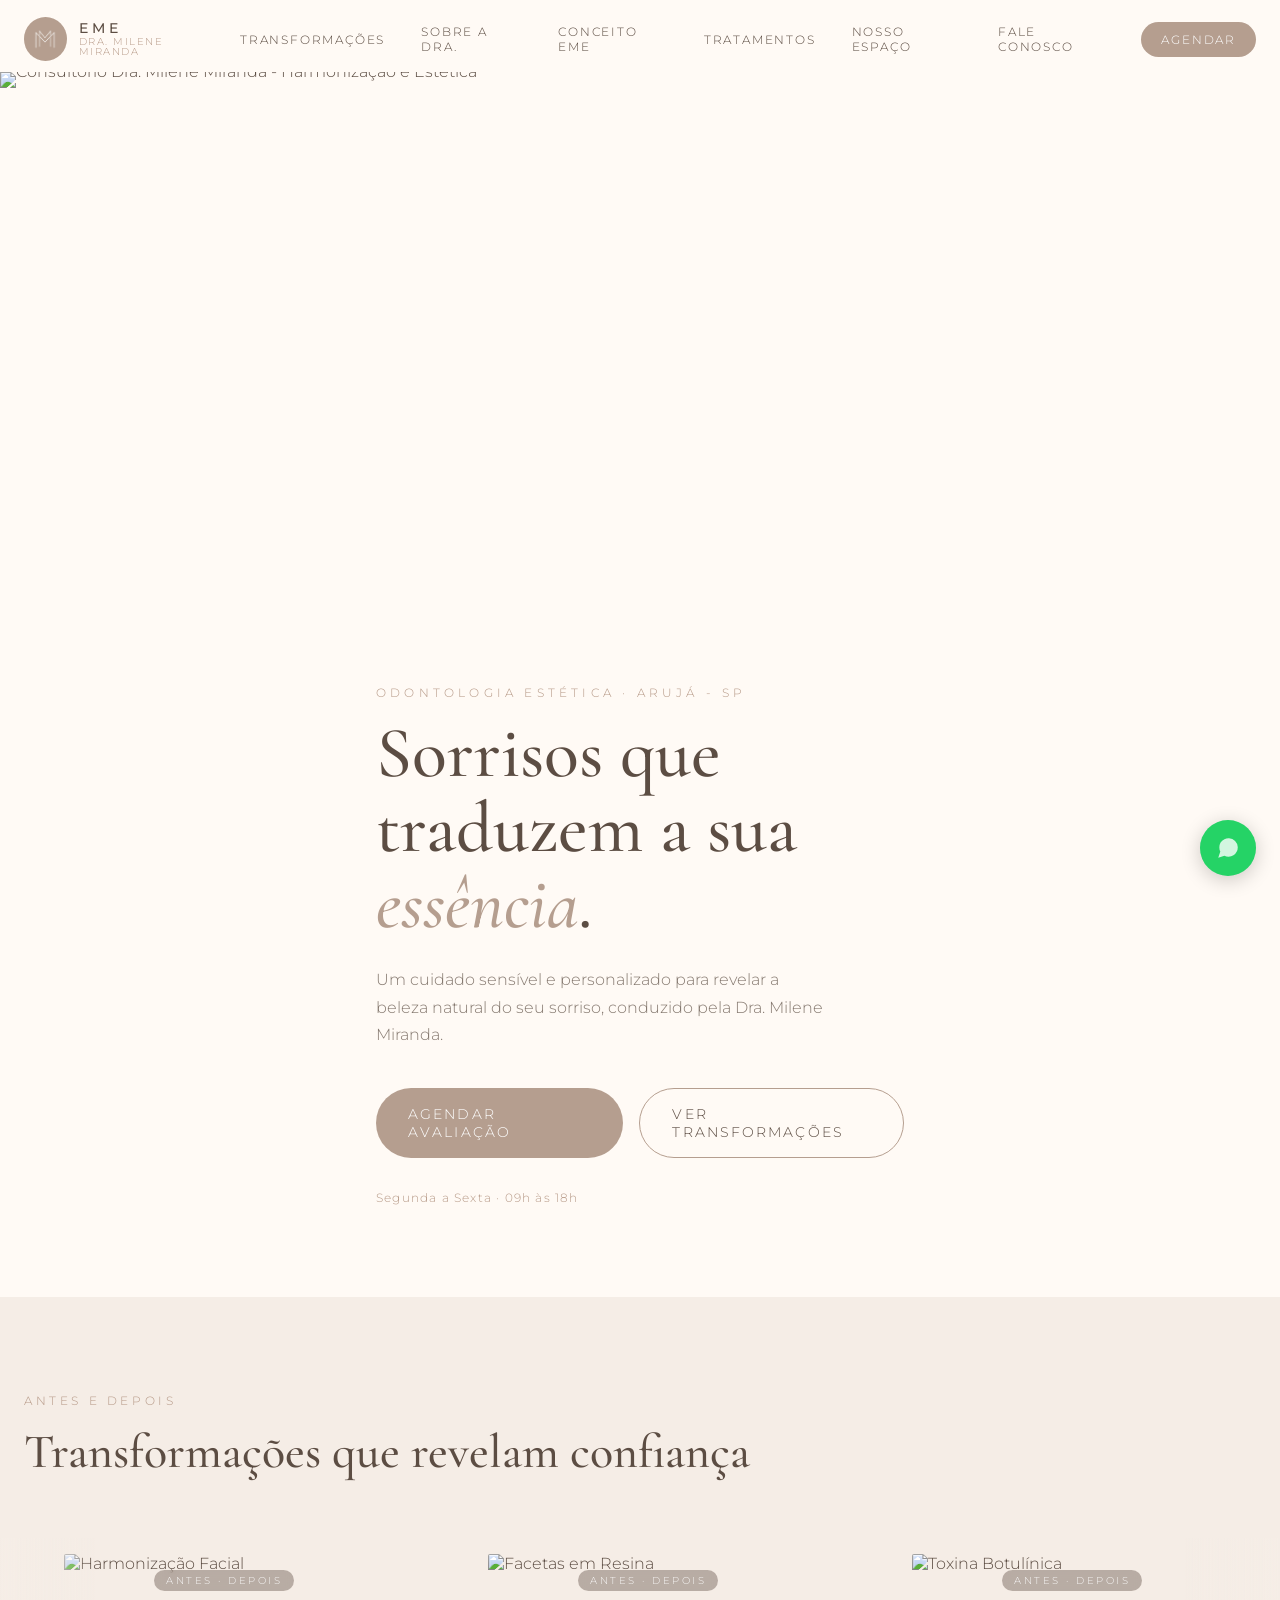
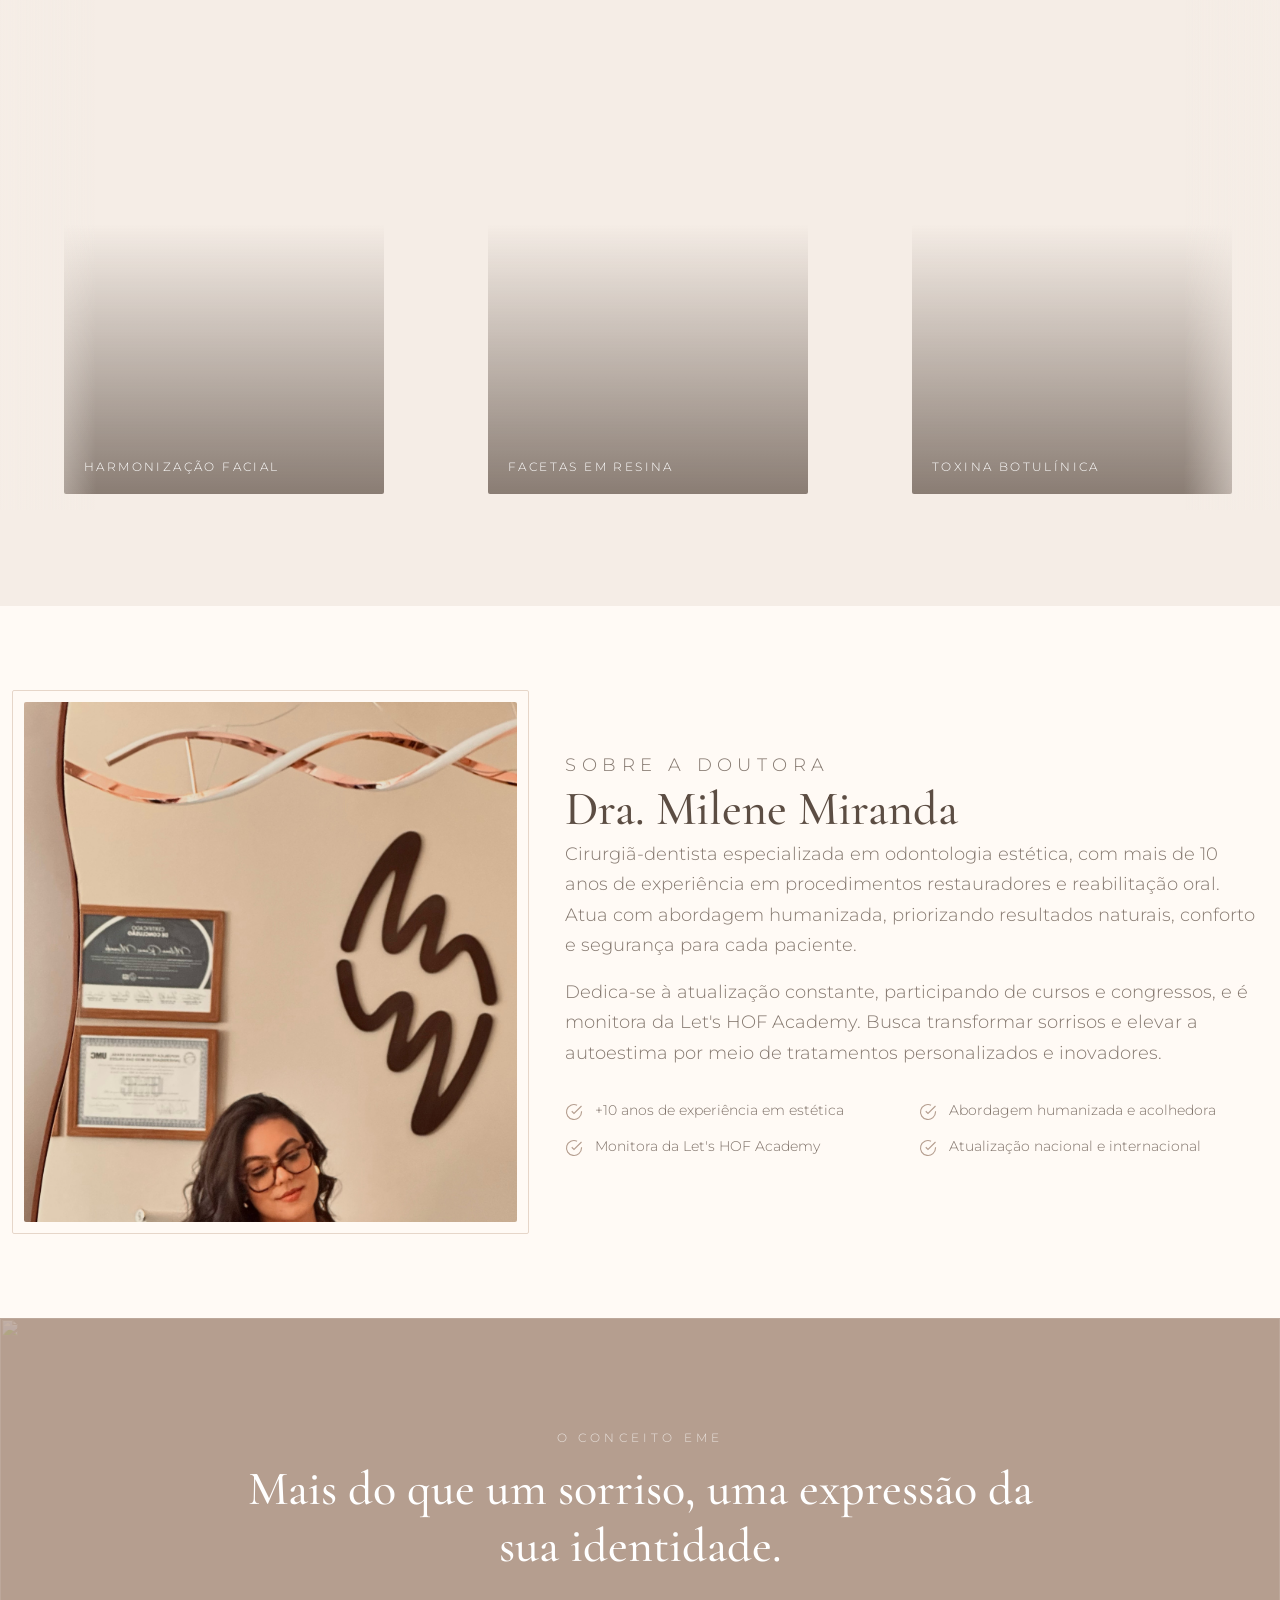
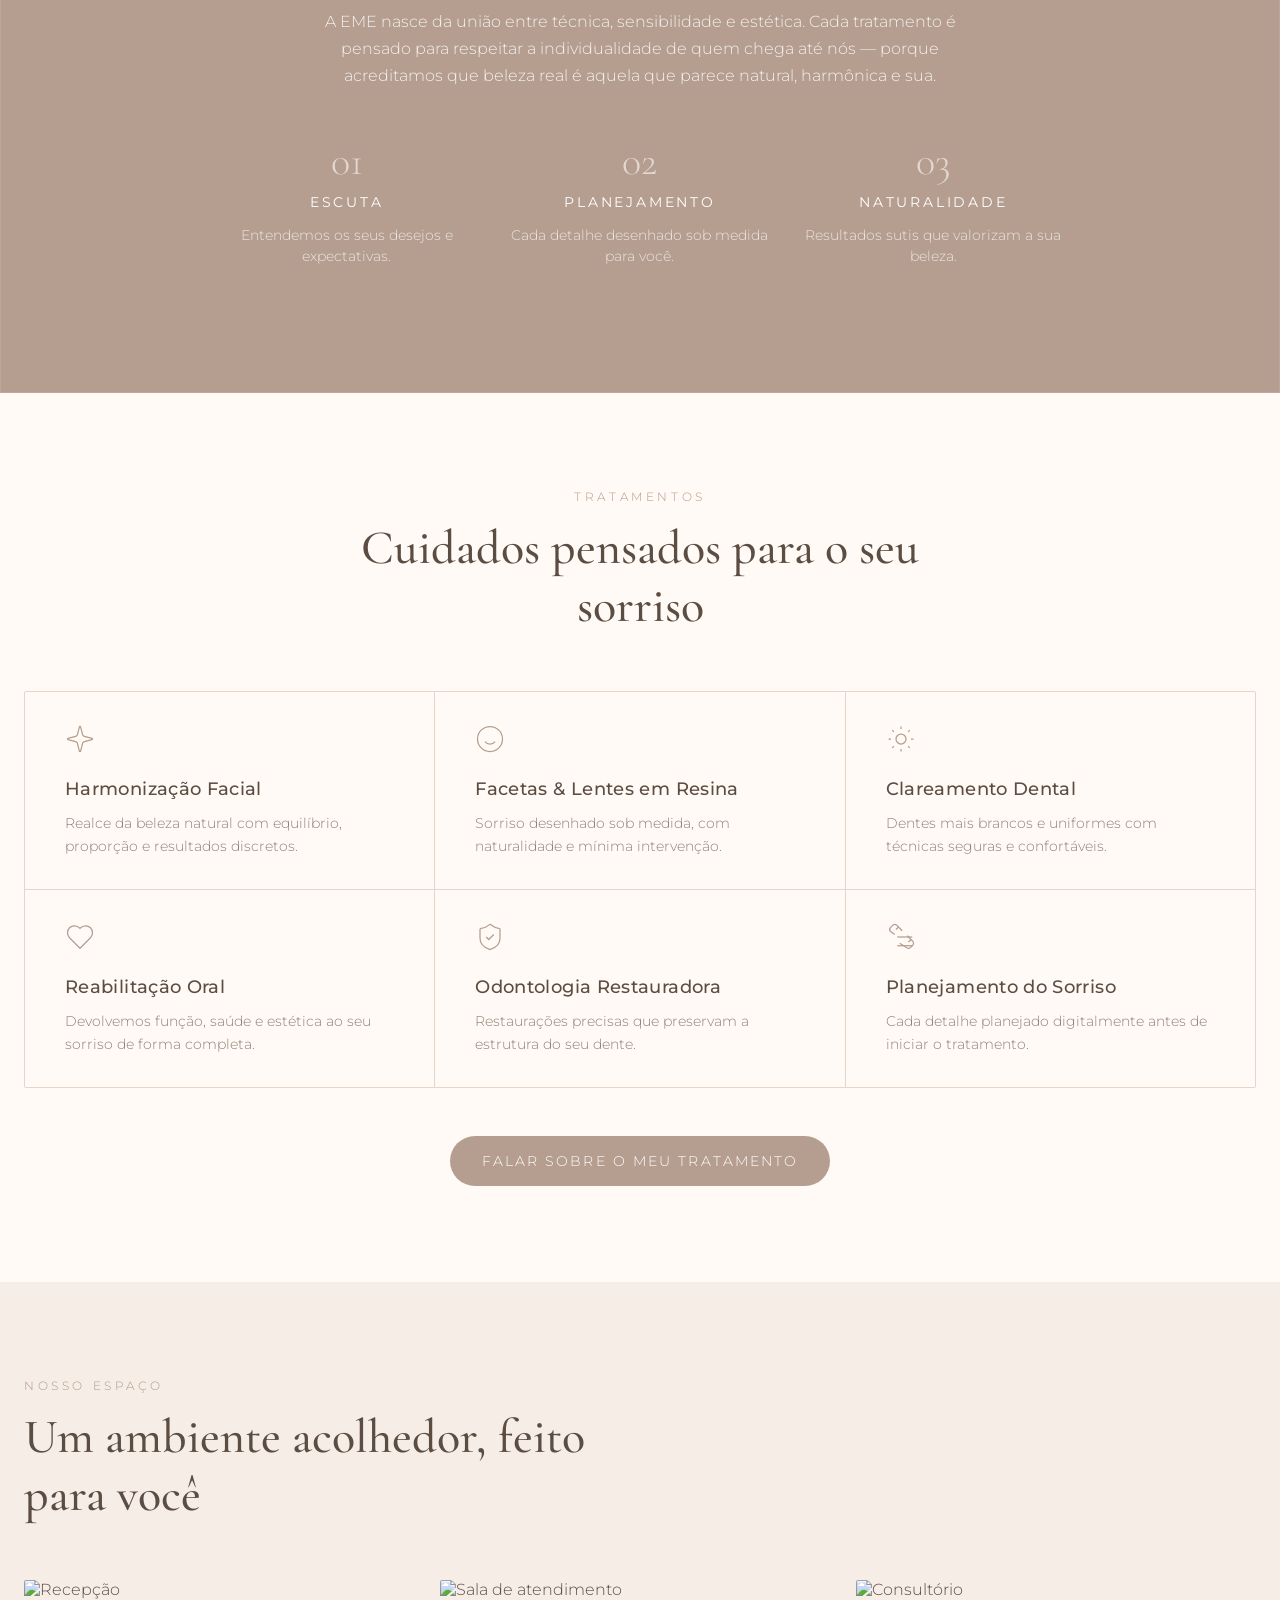
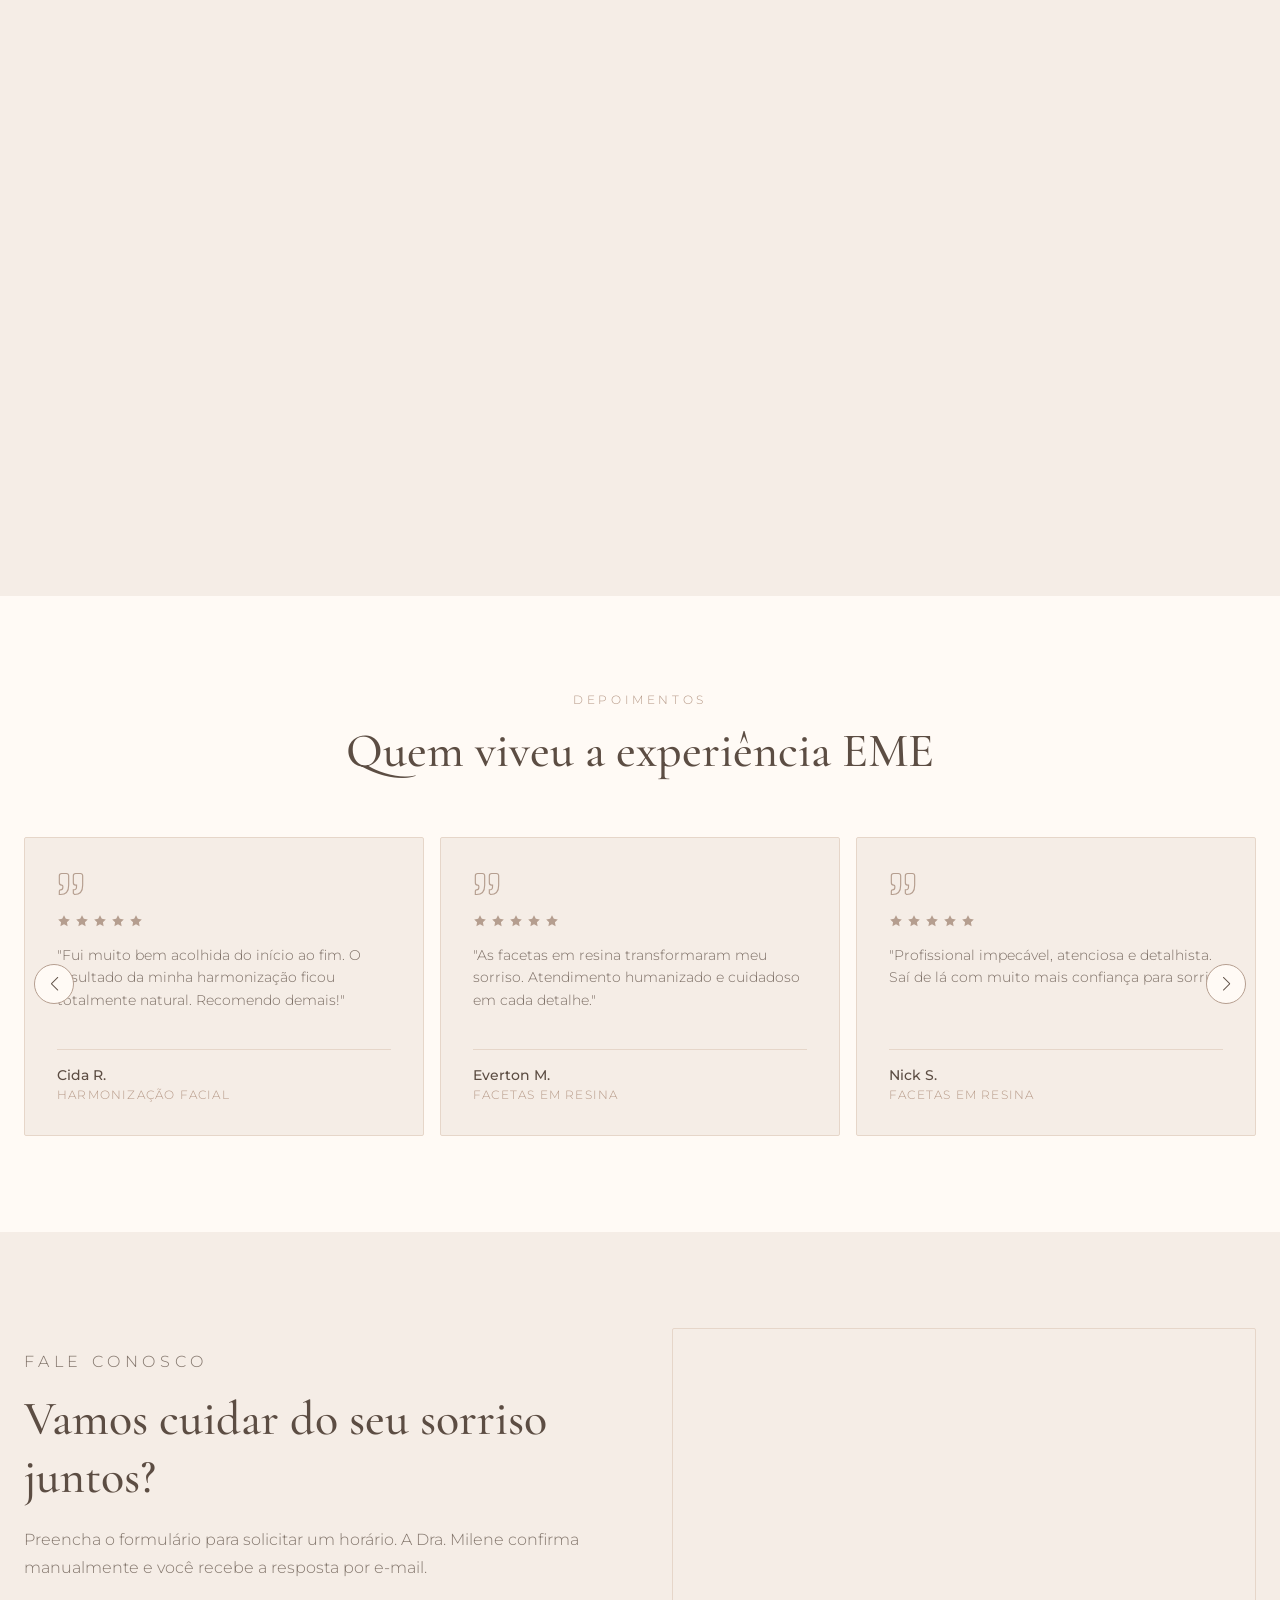
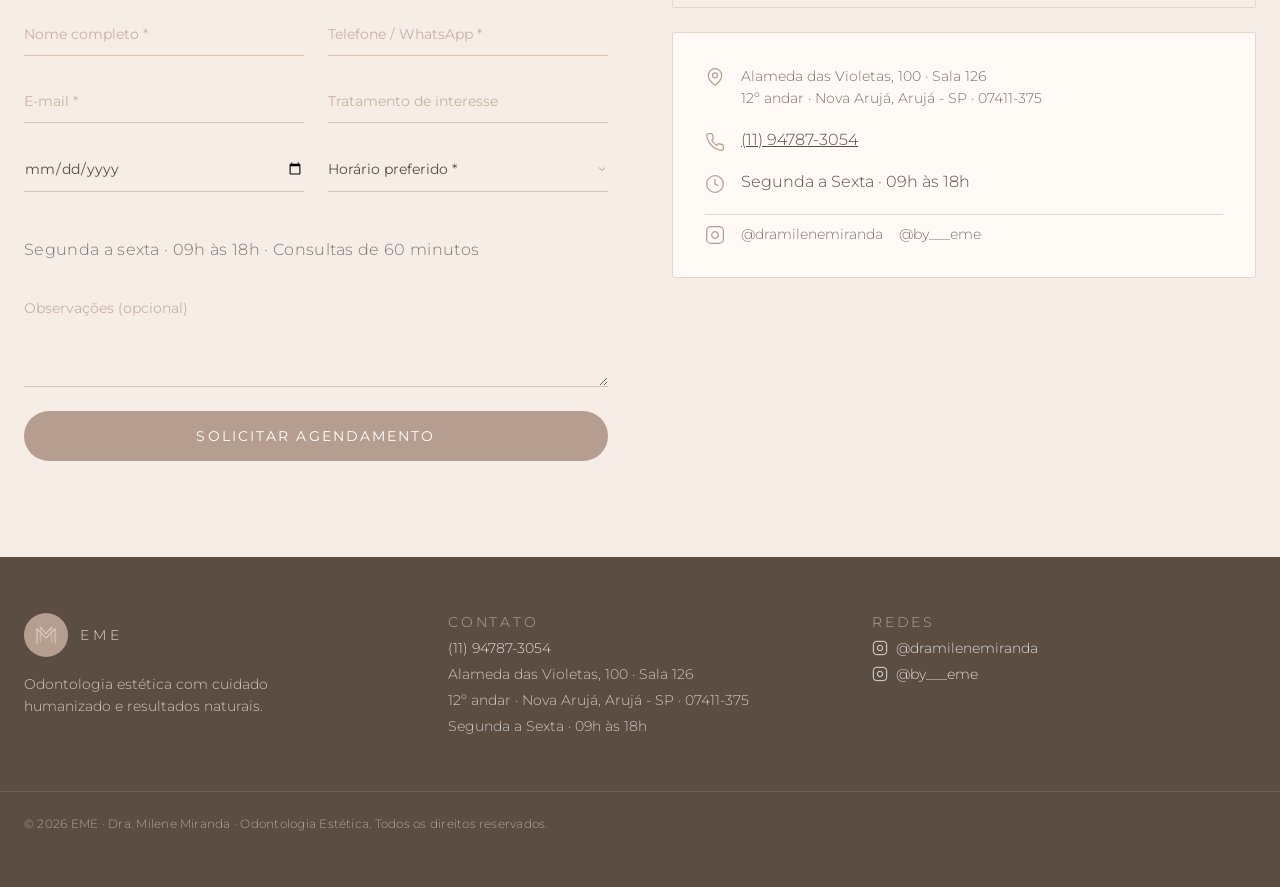
==== commit cf2bba80: "Ativa agendamento online com Google Apps Script e atualiza dias de atendimento. O config.js com a UR" ====
--- a/index.html
+++ b/index.html
@@ -67,7 +67,7 @@
                 <a class="btn-primary" href="https://wa.me/5511947873054?text=Ol%C3%A1!%20Gostaria%20de%20agendar%20uma%20avalia%C3%A7%C3%A3o%20com%20a%20Dra.%20Milene%20Miranda." target="_blank" rel="noreferrer">Agendar Avaliação</a>
                 <a class="btn-outline" href="#transformacoes">Ver Transformações</a>
             </div>
-            <p class="hero-hours">Terça a Sexta · 09h às 18h</p>
+            <p class="hero-hours">Segunda a Sexta · 09h às 18h</p>
         </div>
     </section>
 
@@ -321,7 +321,7 @@
                 <div class="contact-intro">
                     <p class="section-eyebrow">Fale Conosco</p>
                     <h2 class="section-title-serif">Vamos cuidar do seu sorriso juntos?</h2>
-                    <p>Preencha o formulário e nossa equipe entrará em contato para confirmar o melhor horário. Os agendamentos são confirmados manualmente com todo cuidado.</p>
+                    <p>Preencha o formulário para solicitar um horário. A Dra. Milene confirma manualmente e você recebe a resposta por e-mail.</p>
                     <form id="contact-form" class="contact-form">
                         <div class="form-row">
                             <input type="text" name="nome" placeholder="Nome completo *" required>
@@ -331,9 +331,25 @@
                             <input type="email" name="email" placeholder="E-mail *" required>
                             <input type="text" name="interesse" placeholder="Tratamento de interesse">
                         </div>
-                        <textarea name="mensagem" placeholder="Sua mensagem *" rows="4" required></textarea>
+                        <div class="form-row">
+                            <input type="date" name="data" id="agenda-data" required>
+                            <select name="hora" id="agenda-hora" required>
+                                <option value="" disabled selected>Horário preferido *</option>
+                                <option value="09:00">09:00</option>
+                                <option value="10:00">10:00</option>
+                                <option value="11:00">11:00</option>
+                                <option value="12:00">12:00</option>
+                                <option value="13:00">13:00</option>
+                                <option value="14:00">14:00</option>
+                                <option value="15:00">15:00</option>
+                                <option value="16:00">16:00</option>
+                                <option value="17:00">17:00</option>
+                            </select>
+                        </div>
+                        <p class="form-hint">Segunda a sexta · 09h às 18h · Consultas de 60 minutos</p>
+                        <textarea name="mensagem" placeholder="Observações (opcional)" rows="3"></textarea>
                         <p id="form-message" class="form-message"></p>
-                        <button type="submit" class="btn-primary">Enviar mensagem</button>
+                        <button type="submit" class="btn-primary" id="contact-submit">Solicitar agendamento</button>
                     </form>
                 </div>
                 <div class="contact-side">
@@ -351,7 +367,7 @@
                         </a>
                         <div class="contact-info-item">
                             <svg viewBox="0 0 24 24" fill="none" stroke="currentColor" stroke-width="1.5"><circle cx="12" cy="12" r="10"/><polyline points="12 6 12 12 16 14"/></svg>
-                            <span>Terça a Sexta · 09h às 18h</span>
+                            <span>Segunda a Sexta · 09h às 18h</span>
                         </div>
                         <div class="contact-info-item contact-instagram">
                             <svg viewBox="0 0 24 24" fill="none" stroke="currentColor" stroke-width="1.5"><rect width="20" height="20" x="2" y="2" rx="5" ry="5"/><path d="M16 11.37A4 4 0 1 1 12.63 8 4 4 0 0 1 16 11.37z"/><line x1="17.5" x2="17.51" y1="6.5" y2="6.5"/></svg>
@@ -382,7 +398,7 @@
                 <p>(11) 94787-3054</p>
                 <p class="muted">Alameda das Violetas, 100 · Sala 126</p>
                 <p class="muted">12º andar · Nova Arujá, Arujá - SP · 07411-375</p>
-                <p class="muted">Terça a Sexta · 09h às 18h</p>
+                <p class="muted">Segunda a Sexta · 09h às 18h</p>
             </div>
             <div class="footer-col footer-social">
                 <p class="footer-col-title">Redes</p>
@@ -407,6 +423,7 @@
     </a>
 
     <script src="https://unpkg.com/swiper/swiper-bundle.min.js"></script>
+    <script src="js/config.js"></script>
     <script src="js/sections.js"></script>
 
 </body>
--- a/css/sections.css
+++ b/css/sections.css
@@ -455,7 +455,8 @@
 }
 
 .contact-form input,
-.contact-form textarea {
+.contact-form textarea,
+.contact-form select {
     width: 100%;
     background: transparent;
     border: none;
@@ -470,13 +471,30 @@
     transition: border-color 0.3s;
 }
 
+.contact-form select {
+    cursor: pointer;
+    appearance: none;
+    background-image: url("data:image/svg+xml,%3Csvg xmlns='http://www.w3.org/2000/svg' width='12' height='12' viewBox='0 0 24 24' fill='none' stroke='%23B69987' stroke-width='2'%3E%3Cpath d='m6 9 6 6 6-6'/%3E%3C/svg%3E");
+    background-repeat: no-repeat;
+    background-position: right 0 center;
+    padding-right: 1.25rem;
+}
+
+.form-hint {
+    font-size: 0.75rem;
+    color: #B69987;
+    margin: -0.5rem 0 0;
+    letter-spacing: 0.02em;
+}
+
 .contact-form input::placeholder,
 .contact-form textarea::placeholder {
     color: rgba(182, 153, 135, 0.7);
 }
 
 .contact-form input:focus,
-.contact-form textarea:focus {
+.contact-form textarea:focus,
+.contact-form select:focus {
     border-bottom-color: #b59e8f;
 }
 
@@ -556,6 +574,16 @@
 .form-message.error {
     color: #c0392b;
     display: block;
+}
+
+.form-message.success {
+    color: #5C4D43;
+    display: block;
+    background: #f5ede6;
+    border: 1px solid #e6d6c9;
+    padding: 0.75rem 1rem;
+    border-radius: 2px;
+    line-height: 1.5;
 }
 
 /* --- Footer --- */
